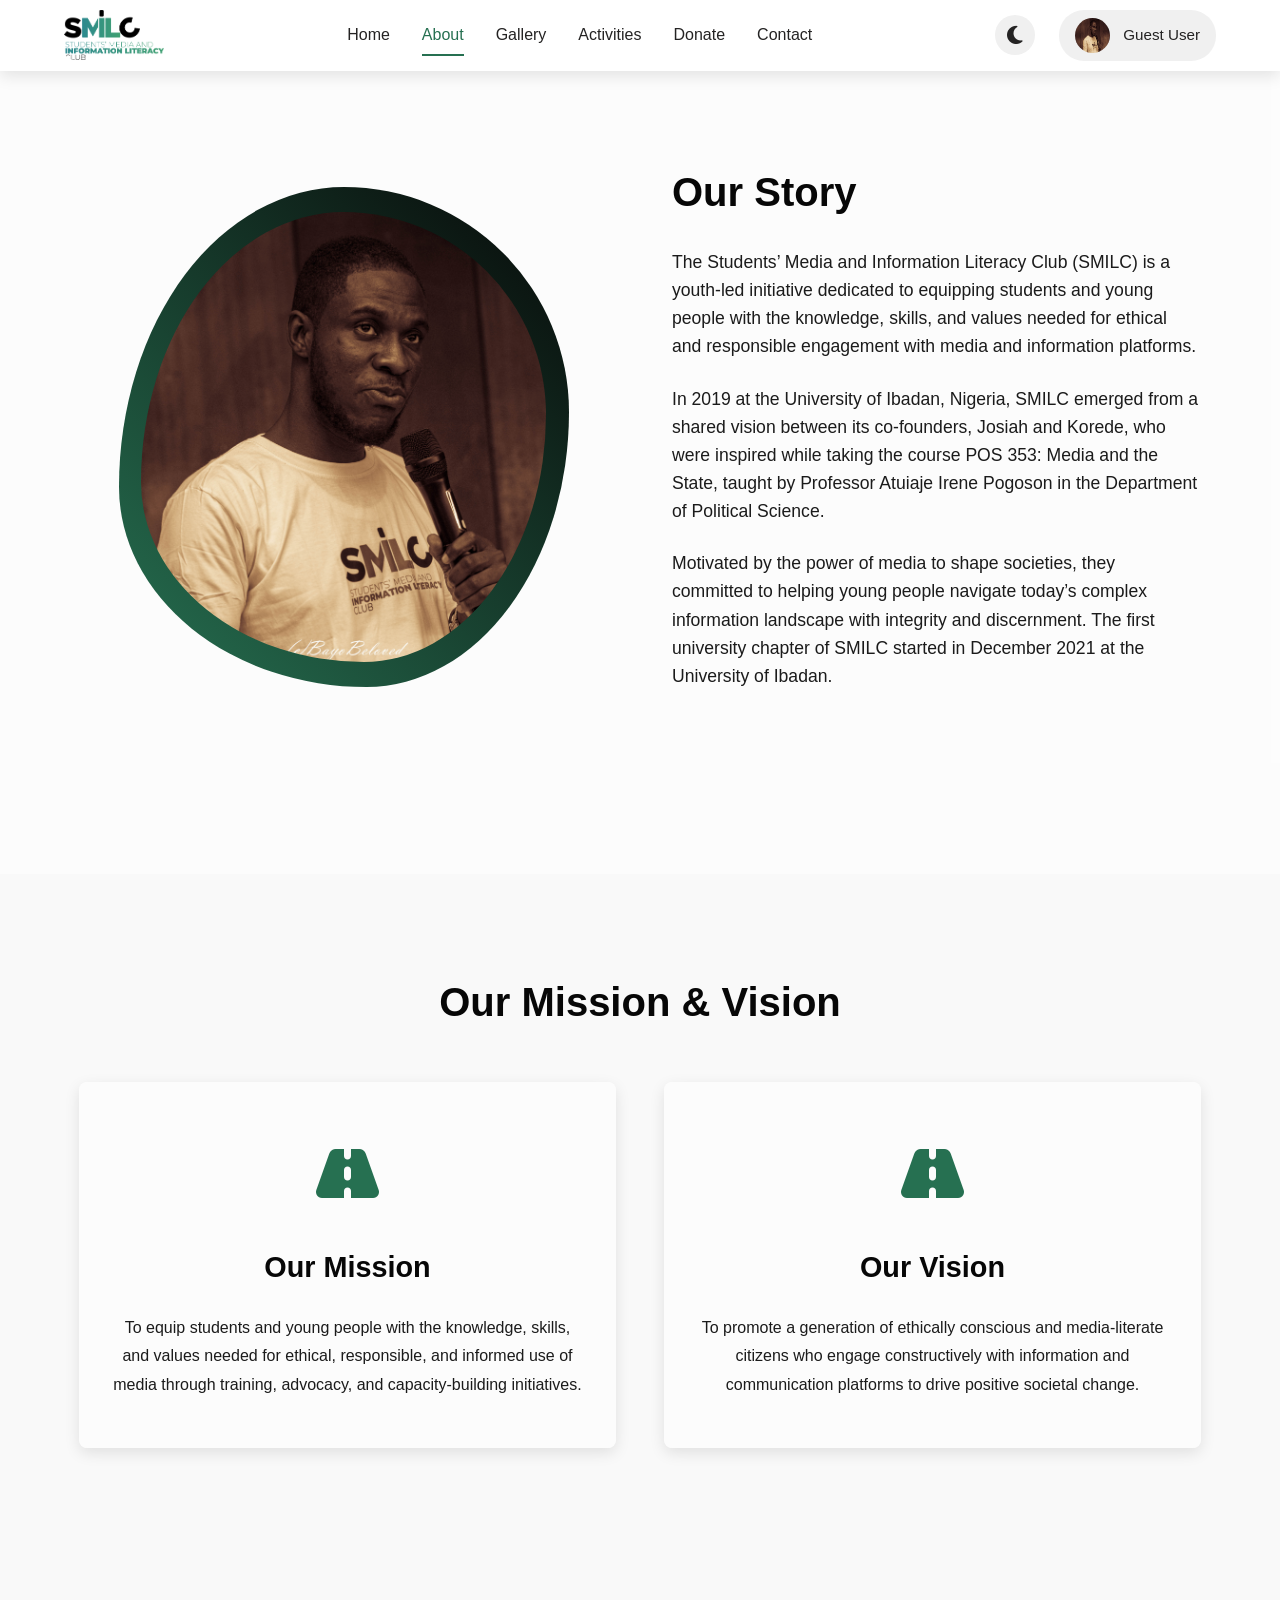
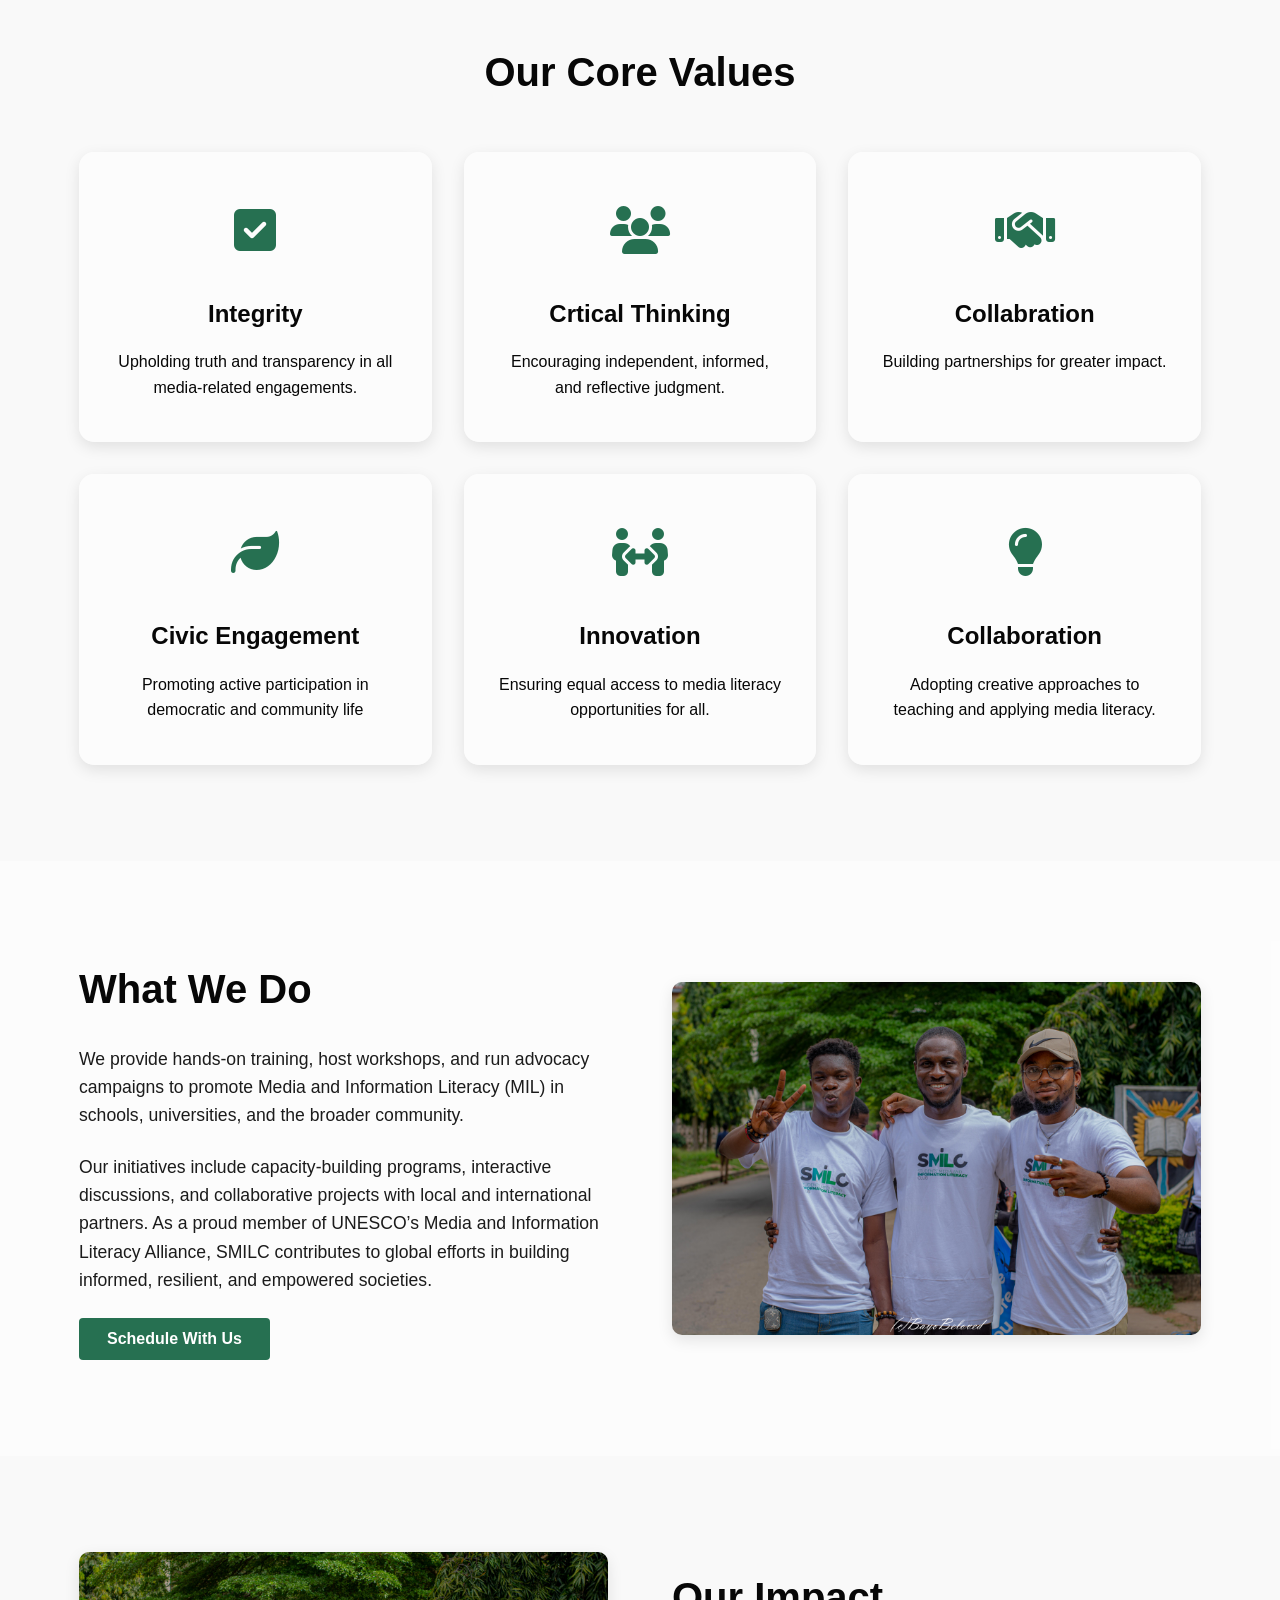
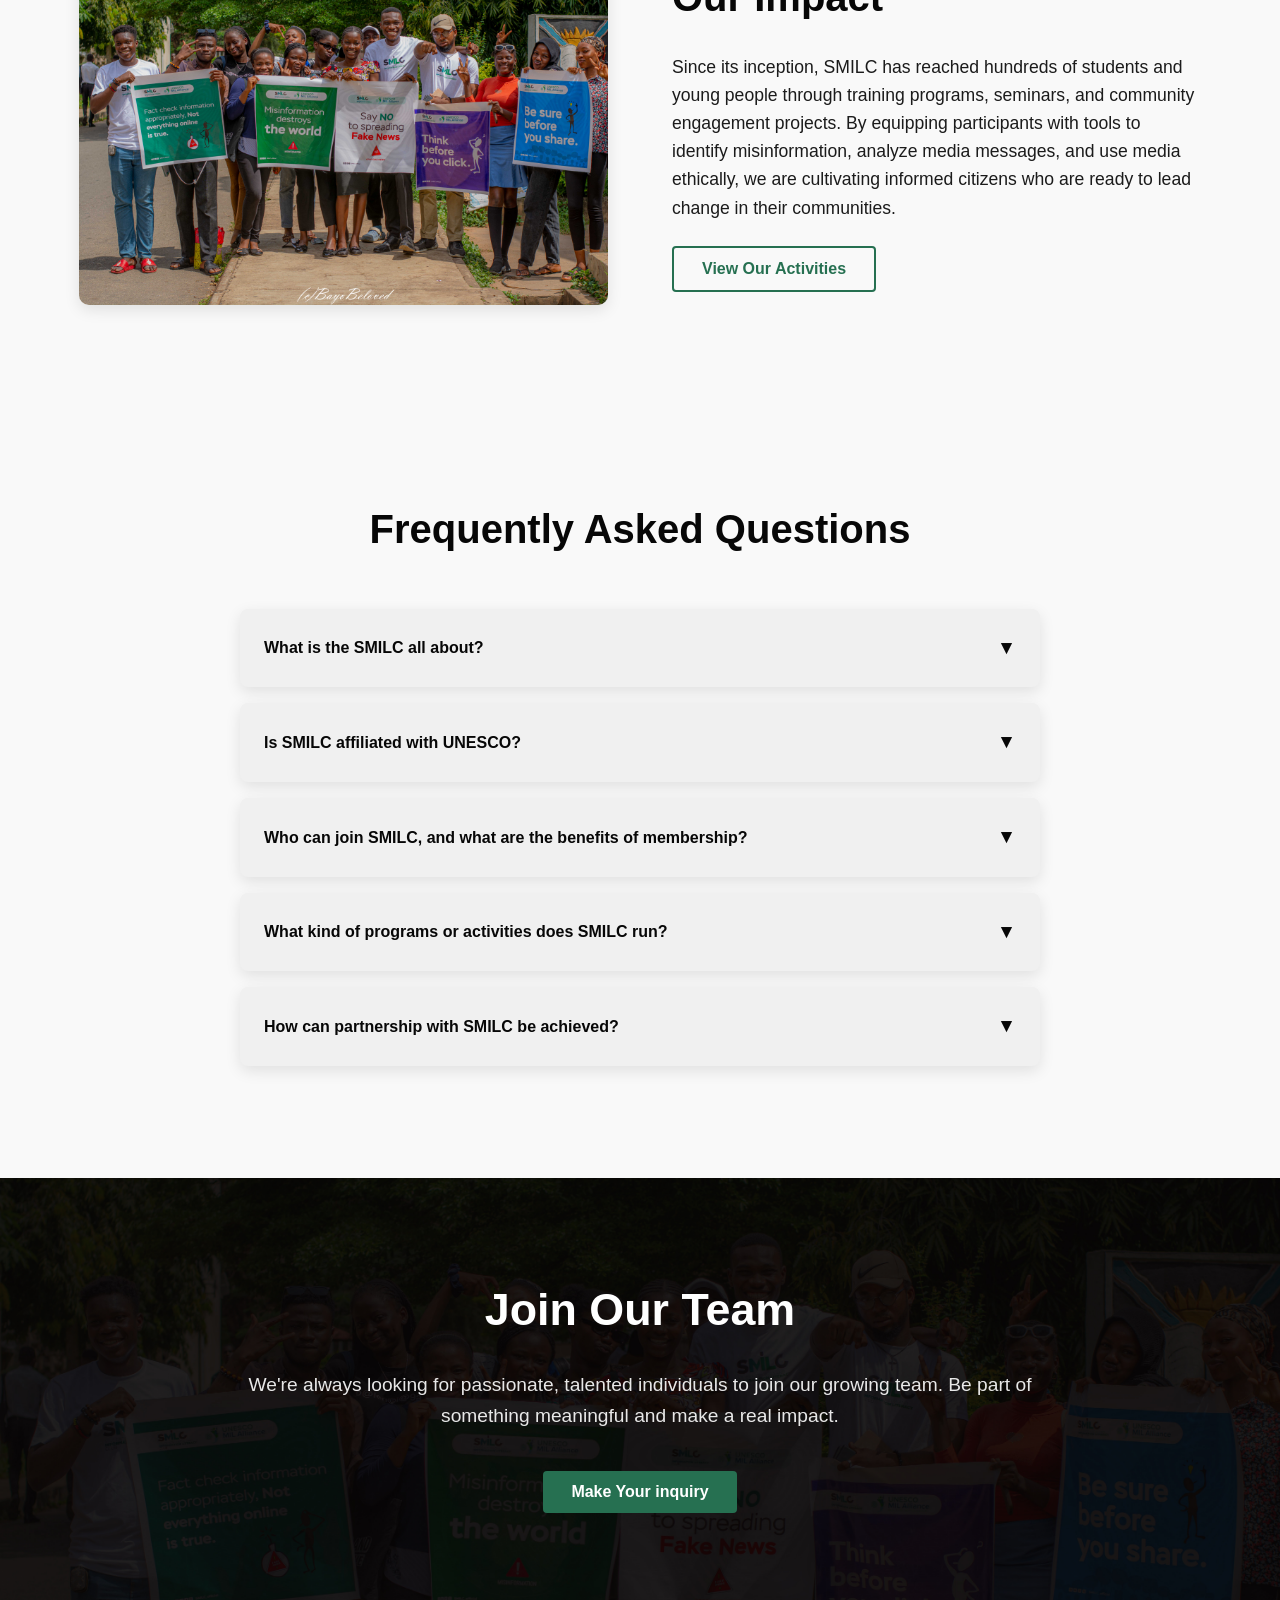
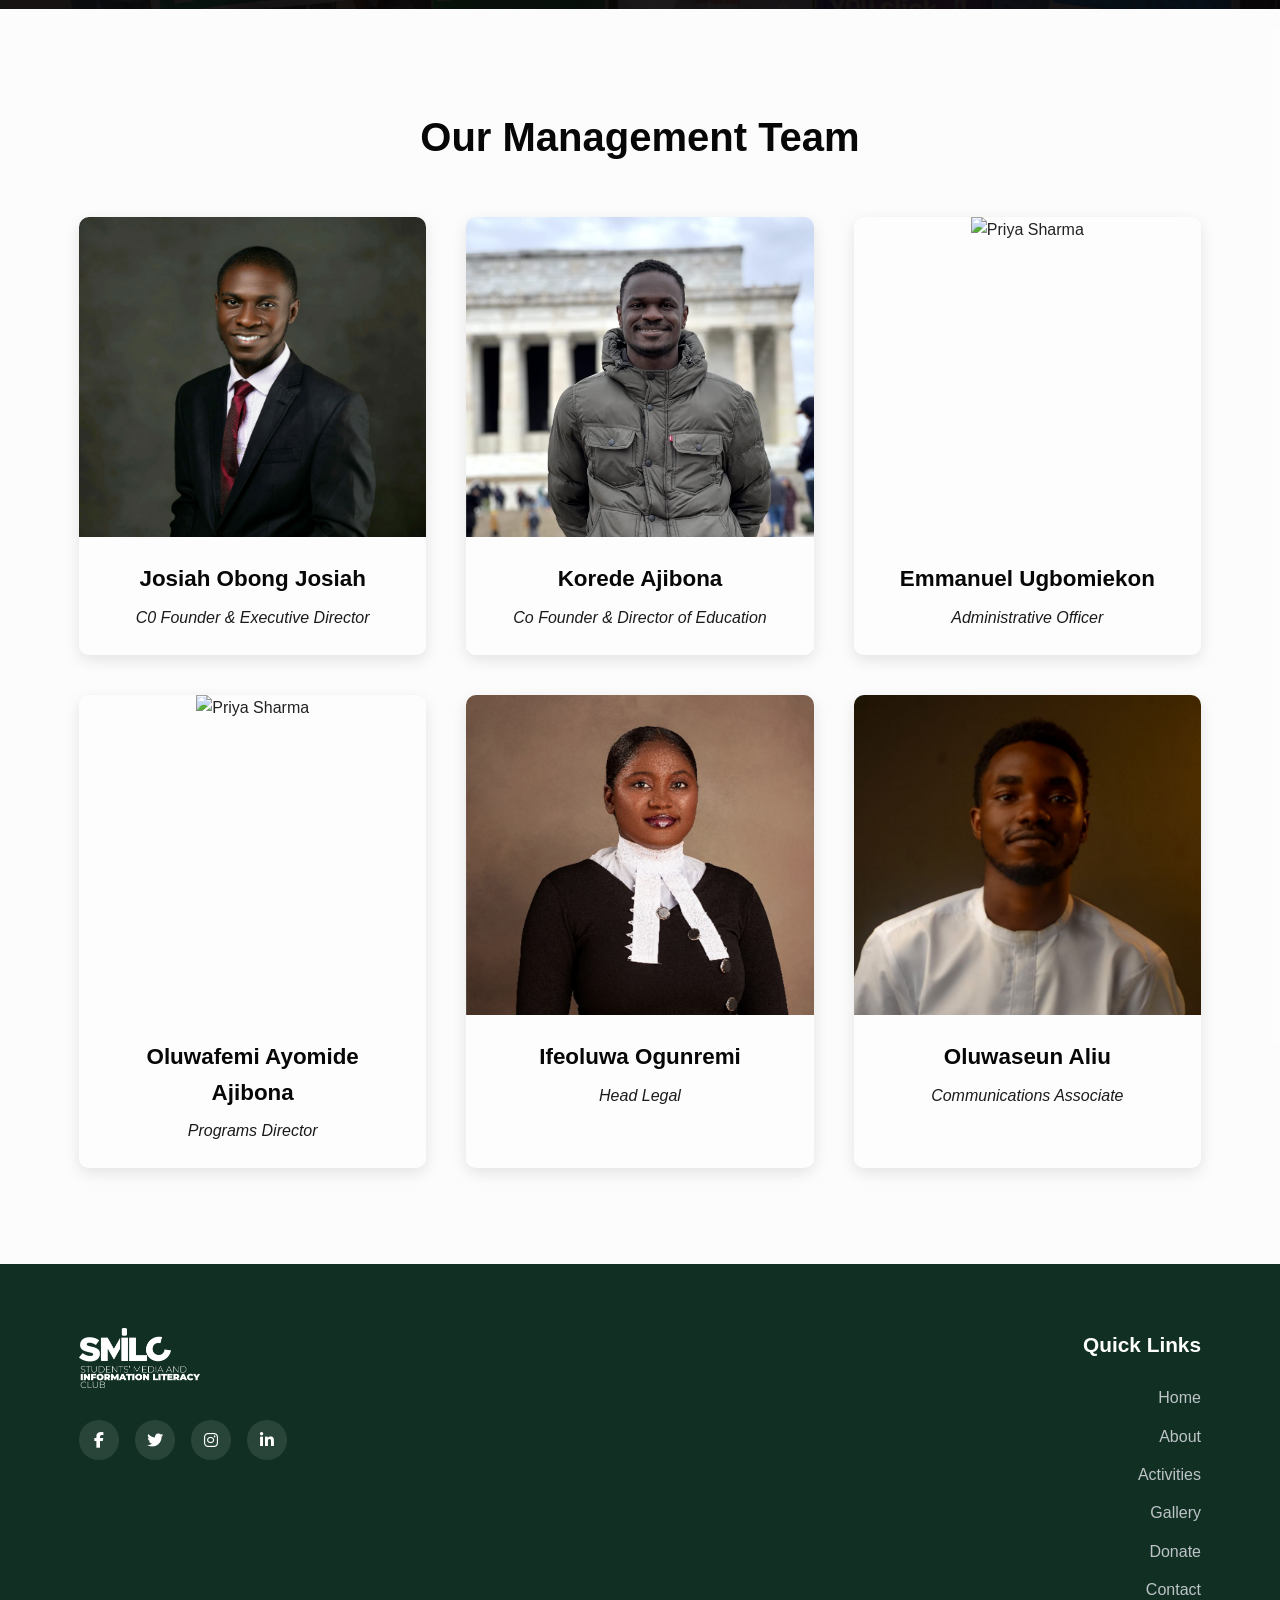
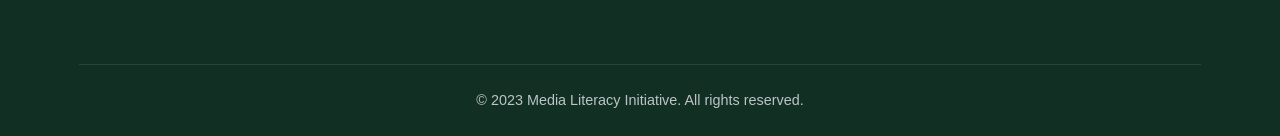
==== about.html @ b67bcb6e "Initial commit" ====
<!DOCTYPE html>
<html lang="en">
<head>
    <meta charset="UTF-8">
    <meta name="viewport" content="width=device-width, initial-scale=1.0">
    <title>SMILC | Home</title>
    <link rel="stylesheet" href="https://cdnjs.cloudflare.com/ajax/libs/font-awesome/6.4.0/css/all.min.css">
     <!-- Favicon Link  -->
     <link rel="icon" href="images/SMILC LOGO.png">
    <link rel="stylesheet" href="css/style.css">
    <link rel="stylesheet" href="css/about.css">
    <style>
       
    </style>
</head>
<body>

 <!-- Preloader -->
    <div id="preloader" role="status" aria-live="polite">
        <div class="preloader-content">
            <div class="preloader-logo">
                <img src="images/SMILC LOGO.png" alt="">
                <!-- Logo will be loaded here -->
                <!-- Fallback text if logo fails to load -->
                <!-- <div class="logo-fallback">ML</div> -->
            </div>
            <div class="loading-text">Loading Media Literacy Initiative</div>
            <div class="sr-only" aria-live="polite">Loading website content, please wait...</div>
        </div>
    </div>

   <!-- Modern Navbar -->
    <nav class="navbar">
        <div class="container navbar-container">
            <!-- Logo - Left -->
            <div class="navbar-brand">
                <a href="index.html" class="logo">
                    <div class="logo-icon"><img src="images/SMILC LOGO.png" alt=""></div>
                </a>
            </div>

            <!-- Navigation Links - Centered -->
            <div class="navbar-links">
                <ul class="nav-menu">
                    <li class="nav-item">
                        <a href="index.html" class="nav-link"><span>Home</span> </a>
                    </li>
                    <li class="nav-item">
                        <a href="about.html" class="nav-link active"><span>About</span></a>
                    </li>
                    <li class="nav-item">
                        <a href="gallery.html" class="nav-link"><span>Gallery</span></a>
                    </li>
                    <li class="nav-item">
                        <a href="activity.html" class="nav-link"><span>Activities</span></a>
                    </li>
                    <li class="nav-item">
                        <a href="donate.html" class="nav-link"><span>Donate</span></a>
                    </li>
                    <li class="nav-item">
                        <a href="contact.html" class="nav-link"> <span>Contact</span></a>
                    </li>
                </ul>
            </div>

            <!-- Right Section - Theme Toggle & Profile -->
            <div class="navbar-right">
                <!-- Theme Toggle Button -->
                <button class="theme-toggle" id="themeToggle"><i class="fas fa-moon"></i></button>

                <!-- Profile Section -->
                <div class="nav-profile">
                    <div class="profile-avatar"><img src="images/aboutus.jpg" alt=""></div>
                    <span class="profile-name">Guest User</span>
                    <!-- Profile Dropdown -->
                    <div class="profile-dropdown">
                        <a href="#profile" class="dropdown-item">
                            <i class="fas fa-user"></i>
                            <span>My Profile</span>
                        </a>
                        <div class="dropdown-divider"></div>
                        <a href="#login" class="dropdown-item">
                            <i class="fas fa-sign-in-alt"></i>
                            <span>Log Out</span>
                        </a>
                    </div>
                </div>

                <!-- Mobile Menu Button -->
                <button class="mobile-menu-btn" id="mobileMenuBtn">
                    <i class="fas fa-bars"></i>
                </button>
            </div>
        </div>
    </nav>

    <!-- Mobile Navigation Overlay -->
    <div class="mobile-overlay" id="mobileOverlay"></div>

    <!-- Mobile Navigation Menu -->
    <div class="mobile-nav" id="mobileNav">
        <div class="mobile-nav-header">
            <h3 class="mobile-nav-title"></h3>
            <button class="mobile-close-btn" id="mobileCloseBtn">
                <i class="fas fa-times"></i>
            </button>
        </div>

        <ul class="mobile-nav-menu">
            <li class="mobile-nav-item">
                <a href="index.html" class="mobile-nav-link"><i class="fas fa-home mobile-nav-icon"></i>
                    <span>Home</span>
                </a>
            </li>
            <li class="mobile-nav-item">
                <a href="about.html" class="mobile-nav-link active"><i class="fas fa-info-circle mobile-nav-icon"></i>
                    <span>About</span>
                </a>
            </li>
            <li class="mobile-nav-item">
                <a href="gallery.html" class="mobile-nav-link"><i class="fas fa-images mobile-nav-icon"></i>
                    <span>Gallery</span>
                </a>
            </li>
            <li class="mobile-nav-item">
                <a href="donate.html" class="mobile-nav-link"><i class="fas fa-heart mobile-nav-icon"></i>
                    <span>Donate</span>
                </a>
            </li>
            <li class="mobile-nav-item">
                <a href="activity.html" class="mobile-nav-link"><i class="fa-solid fa-stopwatch"></i>
                    <span>Activities</span>
                </a>
            </li>
            <li class="mobile-nav-item">
                <a href="contact.html" class="mobile-nav-link"><i class="fas fa-envelope mobile-nav-icon"></i>
                    <span>Contact</span>
                </a>
            </li>
        </ul>

        <div class="mobile-nav-footer">
            <div class="mobile-profile">
                <div class="profile-avatar"><img src="images/aboutus.jpg" alt=""></div>
                <div>
                    <div style="font-weight: 600; color: var(--text);">Guest User</div>
                    <div style="font-size: 0.9rem; color: var(--text-light);">View Profile</div>
                </div>
            </div>
            
            <button class="mobile-theme-toggle" id="mobileThemeToggle">
                <i class="fas fa-moon"></i><span>Switch to Dark Mode</span>
            </button>
        </div>
    </div>
    
    <!-- About Us Section -->
    <section class="about-section" id="about-us">
        <div class="container">
            <div class="about-content">
                <div class="about-image-container">
                    <div class="blob-effect">
                        <img src="images/aboutus.jpg" alt="Our Team">
                    </div>
                </div>
                <div class="about-text">
                    <h2>Our Story</h2>
                    <p>
                        The Students’ Media and Information Literacy Club (SMILC) is a youth-led 
                        initiative dedicated to equipping students and young people with the knowledge, 
                        skills, and values needed for ethical and responsible engagement with media and 
                        information platforms.
                    </p>
                    <p>
                        In 2019 at the University of Ibadan, Nigeria, SMILC emerged from a shared vision 
                        between its co-founders, Josiah and Korede, who were inspired while taking the 
                        course POS 353: Media and the State, taught by Professor Atuiaje Irene Pogoson 
                        in the Department of Political Science.
                    </p>
                    <p>
                        Motivated by the power of media to shape societies, they committed to helping young 
                        people navigate today’s complex information landscape with integrity and discernment. 
                        The first university chapter of SMILC started in December 2021 at the University of Ibadan.
                    </p>
                </div>
            </div>
        </div>
    </section>

    <!-- Mission & Vision Section -->
   <section class="mission-vision">
    <div class="container">
        <h2 class="section-title">Our Mission & Vision</h2>
        <div class="mv-grid">
            <div class="mv-card mission">
                <div class="mv-icon"><i class="fa-solid fa-road"></i></div>
                <h3>Our Mission</h3>
                <p>
                    To equip students and young people with the knowledge, 
                    skills, and values needed for ethical, responsible, and 
                    informed use of media through training, advocacy, and capacity-building initiatives.
                </p>
            </div>
            <div class="mv-card vision">
                <div class="mv-icon"><i class="fa-solid fa-road"></i></div>
                <h3>Our Vision</h3>
                <p>
                    To promote a generation of ethically conscious and media-literate citizens 
                    who engage constructively with information and communication platforms to 
                    drive positive societal change.
                </p>
            </div>
        </div>
    </div>
</section>

     <!-- Core Values Section -->
     <section class="core-values-section">
        <div class="container">
            <h2 class="section-title">Our Core Values</h2>
            <div class="values-grid">
                <div class="value-card">
                    <div class="value-icon"><i class="fa-solid fa-square-check"></i></div>
                    <h4>Integrity</h4>
                    <p>
                        Upholding truth and transparency in all media-related engagements.
                    </p>
                </div>
                <div class="value-card">
                    <div class="value-icon"><i class="fas fa-users"></i></div>
                    <h4>Crtical Thinking</h4>
                    <p>
                        Encouraging independent, informed, and reflective judgment. 
                    </p>
                </div>
                <div class="value-card">
                    <div class="value-icon"><i class="fa-solid fa-handshake"></i></div>
                    <h4>Collabration</h4>
                    <p>
                        Building partnerships for greater impact.
                    </p>
                </div>
                <div class="value-card">
                    <div class="value-icon"><i class="fas fa-leaf"></i></div>
                    <h4>Civic Engagement</h4>
                    <p>
                        Promoting active participation in democratic and community life
                    </p>
                </div>
                <div class="value-card">
                    <div class="value-icon"><i class="fa-solid fa-people-arrows"></i></div>
                    <h4>Innovation</h4>
                    <p>
                        Ensuring equal access to media literacy opportunities for all. 
                    </p>
                </div>
                <div class="value-card">
                    <div class="value-icon"><i class="fa-solid fa-lightbulb"></i></div>
                    <h4>Collaboration</h4>
                    <p>
                        Adopting creative approaches to teaching and applying media literacy.
                    </p>
                </div>
            </div>
        </div>
    </section>

    <!-- What We Do Section -->
    <section class="what-we-do-section">
        <div class="container">
            <div class="what-we-do-content">
                <div class="what-we-do-text">
                    <h2>What We Do</h2>
                    <p>
                        We provide hands-on training, host workshops, and run advocacy campaigns to promote
                        Media and Information Literacy (MIL) in schools, universities, and the broader community.
                    </p>
                    <p>
                        Our initiatives include capacity-building programs, interactive discussions, and collaborative 
                        projects with local and international partners. As a proud member of UNESCO’s Media and Information 
                        Literacy Alliance, SMILC contributes to global efforts in building informed, resilient, and empowered societies.
                    </p>
                    <a href="contact.html"><button class="btn btn-primary">Schedule With Us</button></a>
                </div>
                <div class="what-we-do-image">
                    <img src="images/gallery/UI (2).jpg" alt="What We Do">
                </div>
            </div>
        </div>
    </section>

    <!-- Impact Section -->
    <section class="impact-section">
        <div class="container">
            <div class="impact-content">
                <div class="impact-image">
                    <img src="images/gallery/UI (1).jpg" alt="Our Impact">
                </div>
                <div class="impact-text">
                    <h2>Our Impact</h2>
                    <p>
                        Since its inception, SMILC has reached hundreds of students and young people 
                        through training programs, seminars, and community engagement projects. 
                        By equipping participants with tools to identify misinformation, analyze media messages, 
                        and use media ethically, we are cultivating informed citizens who are ready to lead change 
                        in their communities.
                    </p>
                    <a href="activity.html"><button class="btn btn-secondary">View Our Activities</button></a>
                </div>
            </div>
        </div>
    </section>

    <!-- FAQ Section -->
    <section class="faq-section">
        <div class="container">
            <h2 class="section-title">Frequently Asked Questions</h2>
            <div class="faq-container">
                <div class="faq-item">
                    <div class="faq-question">
                        <span>What is the SMILC all about?</span>
                        <span class="faq-icon">▼</span>
                    </div>
                    <div class="faq-answer">
                        <p>
                            Students' Media and Information Literacy Club (SMILC) is a student-led 
                            initiative focused on equipping young people with the skills to critically 
                            engage with media, identify misinformation, and responsibly use information
                            technologies. Rooted in the principles of UNESCO’s Media and Information 
                            Literacy (MIL) framework, the club promotes digital responsibility, 
                            ethical communication, and informed civic participation.
                        </p>
                    </div>
                </div>
                <div class="faq-item">
                    <div class="faq-question">
                        <span>Is SMILC affiliated with UNESCO?</span>
                        <span class="faq-icon">▼</span>
                    </div>
                    <div class="faq-answer">
                        <p>
                            Yes. SMILC aligns with UNESCO's global Media and Information Literacy initiatives, 
                            and our programs are designed around UNESCO’s five MIL competencies. While not a 
                            direct subsidiary of UNESCO, we collaborate with UNESCO-inspired networks and 
                            frameworks to promote media literacy, especially among students and young adults.
                        </p>
                    </div>
                </div>
                <div class="faq-item">
                    <div class="faq-question">
                        <span>Who can join SMILC, and what are the benefits of membership?</span>
                        <span class="faq-icon">▼</span>
                    </div>
                    <div class="faq-answer">
                        <p>
                            Any student or young adult passionate about media literacy, digital safety, 
                            critical thinking, or civic education can join SMILC. Members gain access 
                            to exclusive trainings, workshops, outreach opportunities, and national/international 
                            MIL events. It’s also a platform to amplify your voice on digital issues affecting your 
                            community.
                        </p>
                    </div>
                </div>
                <div class="faq-item">
                    <div class="faq-question">
                        <span>What kind of programs or activities does SMILC run?</span>
                        <span class="faq-icon">▼</span>
                    </div>
                    <div class="faq-answer">
                        <p>
                            SMILC organizes periodic outreaches, campus campaigns, interactive colloquia, 
                            and online awareness drives. These events cover topics such as combating fake news,
                            digital well-being, ethical online behavior, and evaluating online sources—reaching 
                            nearly a thousand young people in just over four years. 
                        </p>
                    </div>
                </div>
                <div class="faq-item">
                    <div class="faq-question">
                        <span>How can partnership with SMILC be achieved?</span>
                        <span class="faq-icon">▼</span>
                    </div>
                    <div class="faq-answer">
                        <p>
                            We welcome partnerships with educational institutions, civil society groups, 
                            and government agencies to promote media and information literacy. Interested 
                            parties can reach out via our official social media platforms or email to initiate 
                            collaboration on tailored MIL programs or co-hosted events..
                        </p>
                    </div>
                </div>
            </div>
        </div>
    </section>

    <!-- Join Team Section -->
    <section class="join-team-section">
        <div class="container">
            <div class="join-team-content">
                <h2>Join Our Team</h2>
                <p>
                    We're always looking for passionate, talented individuals to join our growing team. 
                    Be part of something meaningful and make a real impact.
                </p>
                <a href="https://wa.me/+2347031940016?text=Hello%20Media%20Literacy%20Initiative%2C%20I%20would%20like%20to%20inquire%20about%3A" target="_blank">
                    <button class="btn btn-primary">Make Your inquiry</button>
                </a>
            </div>
        </div>
    </section>

    <!-- Management Team Section -->
    <section class="team-section">
        <div class="container">
            <h2 class="section-title">Our Management Team</h2>
            <div class="team-grid">
                <div class="team-member">
                    <div class="member-image">
                        <img src="images/management/JOSIAH.jpg" alt="Dr. Sarah Chen">
                    </div>
                    <div class="member-info">
                        <h4>Josiah Obong Josiah</h4>
                        <p>C0 Founder & Executive Director</p>
                    </div>
                </div>
                <div class="team-member">
                    <div class="member-image">
                        <img src="images/management/KEREDE AJIBONA.JPG" alt="Marcus Johnson">
                    </div>
                    <div class="member-info">
                        <h4>Korede Ajibona</h4>
                        <p>Co Founder & Director of Education</p>
                    </div>
                </div>
                <div class="team-member">
                    <div class="member-image">
                        <img src="images/management/ILEOHI EMMANUEL.jpg" alt="Priya Sharma">
                    </div>
                    <div class="member-info">
                        <h4>Emmanuel Ugbomiekon</h4>
                        <p>Administrative Officer</p>
                    </div>
                </div>
                <div class="team-member">
                    <div class="member-image">
                        <img src="images/management/AJIBONA.jpg" alt="Priya Sharma">
                    </div>
                    <div class="member-info">
                        <h4>Oluwafemi Ayomide Ajibona</h4>
                        <p>Programs Director</p>
                    </div>
                </div>
                <div class="team-member">
                    <div class="member-image">
                        <img src="images/management/IFEOLUWA OGUNREMI.jpg" alt="Priya Sharma">
                    </div>
                    <div class="member-info">
                        <h4>Ifeoluwa Ogunremi</h4>
                        <p>Head Legal</p>
                    </div>
                </div>
                <div class="team-member">
                    <div class="member-image">
                        <img src="images/management/OLUWASEGUN ALIU.jpg" alt="Priya Sharma">
                    </div>
                    <div class="member-info">
                        <h4>Oluwaseun Aliu</h4>
                        <p>Communications Associate</p>
                    </div>
                </div>
            </div>
        </div>
    </section>

    <!-- Footer -->
    <footer class="main-footer">
        <div class="container">
            <div class="footer-main">
                <div class="footer-brand">
                    <div class="footer-logo">
                        <a href="index.html">
                           <img src="images/SMILC LOGO white.png" alt="">
                        </a>
                    </div>
                    <div class="social-icons">
                        <a href="https://www.facebook.com/share/1CVRcytsov/" target="_blank" aria-label="Facebook"><i class="fab fa-facebook-f"></i></a>
                        <a href="https://www.x.com/smilc_official" target="_blank" aria-label="Twitter"><i class="fab fa-twitter"></i></a>
                        <a href="https://www.instagram.com/smilc_official" target="_blank" aria-label="Instagram"><i class="fab fa-instagram"></i></a>
                        <a href="https://www.linkedin.com/company/students-media-and-information-literacy-club/" target="_blank" aria-label="LinkedIn"><i class="fab fa-linkedin-in"></i></a>
                        <!-- <a href="#" aria-label="YouTube"><i class="fab fa-youtube"></i></a> -->
                    </div>
                </div>
                <div class="footer-nav">
                    <h4>Quick Links</h4>
                    <a href="index.html">Home</a>
                    <a href="about.html">About</a>
                    <a href="activity.html">Activities</a>
                    <a href="gallery.html">Gallery</a>
                    <a href="donate.html">Donate</a>
                    <a href="contact.html">Contact</a>
                </div>
            </div>
            <div class="footer-copyright">
                <p>&copy; 2023 Media Literacy Initiative. All rights reserved.</p>
            </div>
        </div>
    </footer>
    <script src="js/main.js"></script>
</body>
</html>
---- css/style.css ----
/* Reset and Base Styles */
 * {
    margin: 0;
    padding: 0;
    box-sizing: border-box;
    font-family: 'Segoe UI', Tahoma, Geneva, Verdana, sans-serif;
}
:root {
    --primary: #070707;
    --secondary: #267051;
    --accent: #37a074;
    --light: #f0f0f0;
    --dark: #2c3e50;
    --text: #242323;
    --text-light: #1b1b1b;
    --bg: #f9f9f9;
    --card-bg: rgba(255, 255, 255, 0.6);
    --header-bg: rgba(255, 255, 255, 0.95);
    --footer-bg: #113023;
    --shadow: 0 5px 15px rgba(0, 0, 0, 0.1);
    --transition: all 0.3s ease;
}
[data-theme="dark"] {
    --primary: #ffffff;
    --secondary: #267051;
    --accent: #267051;
    --light: #353535;
    --dark: #ecf0f1;
    --text: #ecf0f1;
    --text-light: #bdc3c7;
    --bg: #050505;
    --card-bg: rgba(14, 14, 14, 0.6);
    --header-bg: rgba(37, 37, 37, 0.95);
    --footer-bg: #000000;
    --shadow: 0 5px 15px rgba(0, 0, 0, 0.8);
}
html {
    scroll-behavior: smooth;
}
body {
    line-height: 1.6;
    color: var(--text);
    background-color: var(--bg);
    transition: var(--transition);
}
.container {
    width: 90%;
    max-width: 1200px;
    margin: 0 auto;
    padding: 0 15px;
}
.section-title {
    text-align: center;
    margin-bottom: 3rem;
    font-size: 2.5rem;
    color: var(--primary);
    position: relative;
}
/* .section-title::after {
    content: '';
    position: absolute;
    bottom: -10px;
    left:50%;
    transform: translateX(-50%);
    width: 300px;
    height: 3px;
    background: var(--secondary);
} */
.btn {
    display: inline-block;
    padding: 12px 28px;
    border-radius: 4px;
    text-decoration: none;
    font-weight: 600;
    transition: var(--transition);
    cursor: pointer;
    border: none;
    font-size: 1rem;
    position: relative;
    overflow: hidden;
}
.btn-primary {
    background: var(--secondary);
    color: white;
}
.btn-primary:hover {
    background: #1a4e39;
    transform: translateY(-3px);
    box-shadow: 0 5px 15px rgba(0, 0, 0, 0.1);
}
.btn-secondary {
    background: transparent;
    color: var(--secondary);
    border: 2px solid var(--secondary);
}
.btn-secondary:hover {
    background: var(--secondary);
    color: white;
    transform: translateY(-3px);
    box-shadow: 0 5px 15px rgba(0, 0, 0, 0.1);
}
/* Shiny Button Effect */
.btn::before {
    content: '';
    position: absolute;
    top: 0;
    left: -100%;
    width: 100%;
    height: 100%;
    background: linear-gradient(
        90deg,
        transparent,
        rgba(255, 255, 255, 0.4),
        transparent
    );
    transition: left 0.5s;
}
.btn:hover::before {
    left: 100%;
}
/* ===== MODERN NAVBAR STYLES ===== */
.navbar {
    position: fixed;
    top: 0;
    left: 0;
    width: 100%;
    background: var(--header-bg);
    box-shadow: var(--shadow);
    z-index: 1000;
    transition: var(--transition);
    backdrop-filter: blur(10px);
    -webkit-backdrop-filter: blur(10px);
    border-bottom: 1px solid rgba(255, 255, 255, 0.1);
    transform: translateY(0); /* Ensure it starts visible */
}
.navbar.scrolled {
    box-shadow: 0 5px 20px rgba(0, 0, 0, 0.15);
    backdrop-filter: blur(15px);
    -webkit-backdrop-filter: blur(15px);
}

.navbar-container {
    display: flex;
    justify-content: space-between;
    align-items: center;
    padding: 1rem 0;
    height: 70px;
}
/* Logo Section - Left */
.navbar-brand {
    flex: 0 0 auto;
    display: flex;
    align-items: center;
}
.logo {
    display: flex;
}
.logo-icon img {
    width: 100px;
    height: 50px;
    border-radius: 10px;
    display: flex;
    align-items: center;
    justify-content: center;
    color: white;
    font-size: 1.2rem;
    font-weight: bold;
}
.logo-text {
    font-size: 1.5rem;
    font-weight: 700;
    color: var(--primary);
    letter-spacing: -0.5px;
}
/* Navigation Links - Centered */
.navbar-links {
    flex: 1;
    display: flex;
    justify-content: center;
    align-items: center;
}
.nav-menu {
    display: flex;
    list-style: none;
    gap: 2rem;
    margin: 0;
    padding: 0;
}
.nav-item {
    position: relative;
}
.nav-link {
    text-decoration: none;
    color: var(--text);
    font-weight: 500;
    font-size: 1rem;
    padding: 0.5rem 0;
    transition: var(--transition);
    position: relative;
    display: flex;
    align-items: center;
    gap: 5px;
}
.nav-link:hover {
    color: var(--secondary);
}

.nav-link::after {
    content: '';
    position: absolute;
    bottom: 0;
    left: 0;
    width: 0;
    height: 2px;
    background: var(--secondary);
    transition: width 0.3s ease;
}
.nav-link:hover::after {
    width: 100%;
}

.nav-link.active {
    color: var(--secondary);
}

.nav-link.active::after {
    width: 100%;
}

/* Right Section - Theme Toggle & Profile */
.navbar-right {
    flex: 0 0 auto;
    display: flex;
    align-items: center;
    gap: 1.5rem;
}

/* Theme Toggle Button */
.theme-toggle {
    background: none;
    border: none;
    color: var(--text);
    font-size: 1.3rem;
    cursor: pointer;
    transition: var(--transition);
    width: 40px;
    height: 40px;
    border-radius: 50%;
    display: flex;
    align-items: center;
    justify-content: center;
    background: var(--light);
}

.theme-toggle:hover {
    color: var(--secondary);
    background: rgba(52, 152, 219, 0.1);
    transform: rotate(30deg);
}

/* Profile Section */
.nav-profile {
    display: flex;
    align-items: center;
    gap: 0.8rem;
    cursor: pointer;
    padding: 0.5rem 1rem;
    border-radius: 25px;
    transition: var(--transition);
    background: var(--light);
}

.nav-profile:hover {
    background: rgba(52, 152, 219, 0.1);
}

.profile-avatar img{
    width: 35px;
    height: 35px;
    border-radius: 50%;
    background: linear-gradient(135deg, var(--secondary), var(--primary));
    display: flex;
    align-items: center;
    justify-content: center;
    color: white;
    font-weight: 600;
    font-size: 0.9rem;
}

.profile-name {
    font-weight: 500;
    color: var(--text);
    font-size: 0.95rem;
}

.profile-dropdown {
    position: absolute;
    top: 100%;
    right: 0;
    background: var(--bg);
    border-radius: 10px;
    box-shadow: var(--shadow);
    min-width: 200px;
    padding: 0.5rem 0;
    opacity: 0;
    visibility: hidden;
    transform: translateY(-10px);
    transition: var(--transition);
    z-index: 1001;
}

.nav-profile:hover .profile-dropdown {
    opacity: 1;
    visibility: visible;
    transform: translateY(5px);
}

.dropdown-item {
    display: flex;
    align-items: center;
    gap: 0.8rem;
    padding: 0.8rem 1.5rem;
    text-decoration: none;
    color: var(--text);
    transition: var(--transition);
}

.dropdown-item:hover {
    background: var(--light);
    color: var(--secondary);
}

.dropdown-divider {
    height: 1px;
    background: var(--light);
    margin: 0.5rem 0;
}

/* Mobile Menu Button */
.mobile-menu-btn {
    display: none;
    background: none;
    border: none;
    color: var(--text);
    font-size: 1.5rem;
    cursor: pointer;
    transition: var(--transition);
    width: 40px;
    height: 40px;
    border-radius: 50%;
    align-items: center;
    justify-content: center;
    background: var(--light);
}

.mobile-menu-btn:hover {
    color: var(--secondary);
    background: rgba(52, 152, 219, 0.1);
}

/* Mobile Navigation */
.mobile-nav {
    position: fixed;
    top: 0;
    right: -100%;
    width: 320px;
    height: 100vh;
    background: var(--bg);
    box-shadow: -5px 0 25px rgba(0, 0, 0, 0.1);
    z-index: 1002;
    transition: right 0.4s cubic-bezier(0.4, 0, 0.2, 1);
    display: flex;
    flex-direction: column;
    padding: 80px 30px 30px;
}

.mobile-nav.active {
    right: 0;
}

.mobile-nav-header {
    display: flex;
    justify-content: space-between;
    align-items: center;
    padding-bottom: 1.5rem;
    border-bottom: 1px solid var(--light);
    margin-bottom: 1.5rem;
}

.mobile-nav-title {
    font-size: 1.3rem;
    color: var(--primary);
    font-weight: 600;
}

.mobile-close-btn {
    background: none;
    border: none;
    color: var(--text);
    font-size: 1.5rem;
    cursor: pointer;
    width: 40px;
    height: 40px;
    border-radius: 50%;
    display: flex;
    align-items: center;
    justify-content: center;
    background: var(--light);
    transition: var(--transition);
}

.mobile-close-btn:hover {
    color: var(--secondary);
    background: rgba(52, 152, 219, 0.1);
}

.mobile-nav-menu {
    list-style: none;
    flex: 1;
}

.mobile-nav-item {
    margin-bottom: 0.8rem;
}

.mobile-nav-link {
    display: flex;
    align-items: center;
    gap: 1rem;
    padding: 1rem 1.5rem;
    text-decoration: none;
    color: var(--text);
    border-radius: 10px;
    transition: var(--transition);
}

.mobile-nav-link:hover,
.mobile-nav-link.active {
    background: var(--light);
    color: var(--secondary);
}

.mobile-nav-icon {
    font-size: 1.2rem;
    width: 24px;
}

.mobile-nav-footer {
    padding-top: 1.5rem;
    border-top: 1px solid var(--light);
    margin-top: 1.5rem;
}

.mobile-profile {
    display: flex;
    align-items: center;
    gap: 1rem;
    padding: 1rem;
    background: var(--light);
    border-radius: 10px;
    margin-bottom: 1rem;
}

.mobile-theme-toggle {
    width: 100%;
    padding: 1rem 1.5rem;
    background: var(--light);
    border: none;
    border-radius: 10px;
    color: var(--text);
    display: flex;
    align-items: center;
    gap: 1rem;
    cursor: pointer;
    transition: var(--transition);
    font-size: 1rem;
}

.mobile-theme-toggle:hover {
    background: rgba(52, 152, 219, 0.1);
    color: var(--secondary);
}

/* Overlay for mobile menu */
.mobile-overlay {
    position: fixed;
    top: 0;
    left: 0;
    width: 100%;
    height: 100%;
    background: rgba(0, 0, 0, 0.5);
    z-index: 1001;
    opacity: 0;
    visibility: hidden;
    transition: var(--transition);
}

.mobile-overlay.active {
    opacity: 1;
    visibility: visible;
}
/* ===== END NAVBAR STYLES ===== */

/* Preloader Styles - Loads First */
#preloader {
    position: fixed;
    top: 0;
    left: 0;
    width: 100%;
    height: 100%;
    background: #f9f9f9;
    z-index: 9999;
    display: flex;
    justify-content: center;
    align-items: center;
    transition: opacity 0.5s ease, visibility 0.5s ease;
}
#preloader[data-theme="dark"] {
    background: #2c3e50;
}
#preloader.hidden {
    opacity: 0;
    visibility: hidden;
}
.preloader-content {
    text-align: center;
    display: flex;
    flex-direction: column;
    align-items: center;
    gap: 2rem;
}
.preloader-logo {
    width: clamp(80px, 20vw, 200px);
    height: clamp(80px, 20vw, 200px);
    animation: gentlePulse 2s ease-in-out infinite;
    display: flex;
    justify-content: center;
    align-items: center;
}
.preloader-logo img {
    width: 100%;
    height: 100%;
    object-fit: contain;
    display: block;
}
.logo-fallback {
    font-size: clamp(1.5rem, 4vw, 3rem);
    font-weight: 700;
    color: #2c3e50;
}
#preloader[data-theme="dark"] .logo-fallback {
    color: #ecf0f1;
}
.loading-text {
    font-size: clamp(0.9rem, 2vw, 1.2rem);
    color: #7f8c8d;
    position: relative;
    padding-left: 1.8rem;
}
#preloader[data-theme="dark"] .loading-text {
    color: #bdc3c7;
}
.loading-text::before {
    content: '';
    position: absolute;
    left: 0;
    top: 50%;
    transform: translateY(-50%);
    width: 1.2rem;
    height: 1.2rem;
    border: 2px solid transparent;
    border-top-color: #3498db;
    border-radius: 50%;
    animation: spin 1s linear infinite;
}
#preloader[data-theme="dark"] .loading-text::before {
    border-top-color: #2ecc71;
}
.sr-only {
    position: absolute;
    width: 1px;
    height: 1px;
    padding: 0;
    margin: -1px;
    overflow: hidden;
    clip: rect(0, 0, 0, 0);
    white-space: nowrap;
    border: 0;
}
/* Animations */
@keyframes gentlePulse {
    0%, 100% { 
        opacity: 1;
        transform: scale(1);
    }
    50% { 
        opacity: 0.8;
        transform: scale(1.05);
    }
}
@keyframes spin {
    to { transform: translateY(-50%) rotate(360deg); }
}
/* Reduced Motion Support */
@media (prefers-reduced-motion: reduce) {
    .preloader-logo {
        animation: none;
        opacity: 1;
    }
    
    .loading-text::before {
        animation: none;
        border: 2px solid #3498db;
        border-top-color: transparent;
    }
    
    #preloader {
        transition: none;
    }
}
/* Hide preloader if JS is disabled */
.no-js #preloader {
    display: none;
}
/* Hero Section */
.hero {
    height: 100vh;
    display: flex;
    align-items: center;
    justify-content: center;
    text-align: center;
    color: white;
    position: relative;
    overflow: hidden;
    margin-top: 70px;
}
.hero-background {
    position: absolute;
    top: 0;
    left: 0;
    width: 100%;
    height: 100%;
    background: linear-gradient(rgba(0, 0, 0, 0.2), rgba(0, 0, 0, 0.9)), url('../images/herobanner.jpg') center/cover no-repeat;
    z-index: -1;
}
[data-theme="dark"] .hero-background {
    background: linear-gradient(rgba(0, 0, 0, 0.2), rgba(0, 0, 0, 0.9)), url('../images/herobanner.jpg') center/cover no-repeat;
}

.hero-content {
    max-width: 800px;
    padding: 0 20px;
}
.hero-title {
    font-size: 3.5rem;
    margin-bottom: 1.5rem;
    font-weight: 700;
}
.typing-container {
    font-size: 1.8rem;
    margin-bottom: 1.5rem;
    min-height: 60px;
}
.typed-text {
    color: rgb(185, 185, 185);
    font-weight: 600;
}
.cursor {
    display: inline-block;
    background-color: var(--secondary);
    margin-left: 0.1rem;
    width: 3px;
    animation: blink 1s infinite;
}
@keyframes blink {
    0% { opacity: 1; }
    50% { opacity: 0; }
    100% { opacity: 1; }
}
.hero-description {
    font-size: 1.2rem;
    margin-bottom: 2rem;
    max-width: 600px;
    margin-left: auto;
    margin-right: auto;
}
.hero-buttons {
    display: flex;
    justify-content: center;
    gap: 1rem;
}
/* About Section */
.about {
    padding: 6rem 0;
    background:var(--card-bg);
}
.about-content {
    display: grid;
    grid-template-columns: 1fr 1fr;
    gap: 4rem;
    align-items: center;
}
.about-text h2 {
    font-size: 2.5rem;
    margin-bottom: 1.5rem;
    color: var(--primary);
}
.about-text p {
    margin-bottom: 1.5rem;
    color: var(--text-light);
    font-size: 1.1rem;
}
.about-image {
    border-radius: 8px;
    overflow: hidden;
    box-shadow: var(--shadow);
}
.about-image img {
    width: 100%;
    height: auto;
    display: block;
    transition: transform 0.5s ease;
}
.about-image:hover img {
    transform: scale(1.05);
}

/* Mission & Vision Section */
.mission-vision {
    padding: 6rem 0;
    background: url('../imgaes/background.jpg') center/cover no-repeat;
}
[data-theme="dark"] .mission-vision {
    background: black;
}
.mv-grid {
    display: grid;
    grid-template-columns: 1fr 1fr;
    gap: 3rem;
}
.mv-card {
    background: var(--card-bg);
    padding: 3rem 2rem;
    border-radius: 8px;
    text-align: center;
    box-shadow: var(--shadow);
    transition: var(--transition);
}
.mv-card:hover {
    transform: translateY(-10px);
    box-shadow: 0 15px 30px rgba(0, 0, 0, 0.1);
}
.mv-icon {
    font-size: 3.5rem;
    margin-bottom: 1.5rem;
    color: var(--secondary);
}
.mv-card h3 {
    font-size: 1.8rem;
    margin-bottom: 1.5rem;
    color: var(--primary);
}
.mv-card p {
    color: var(--text-light);
    line-height: 1.8;
}
/* Why MIL Section */
.why-mil {
    padding: 6rem 0;
    background: var(--card-bg);
}
.why-content {
    display: grid;
    grid-template-columns: 1fr 1fr;
    gap: 4rem;
    align-items: center;
}

.why-image {
    border-radius: 8px;
    overflow: hidden;
    box-shadow: var(--shadow);
}
.why-image img {
    width: 100%;
    height: auto;
    display: block;
}
.problem-point {
    margin-bottom: 2rem;
    padding: 1.5rem;
    background: var(--light);
    border-radius: 8px;
    transition: var(--transition);
}
.problem-point:hover {
    transform: translateX(10px);
}
.problem-point h4 {
    font-size: 1.3rem;
    margin-bottom: 0.5rem;
    color: var(--primary);
}
.problem-point p {
    color: var(--text-light);
}
/* Workshop & Events Section */
.workshop-events {
    padding: 6rem 0;
    background: url('../imgaes/background.jpg') center/cover no-repeat;
}
[data-theme="dark"] .workshop-events {
    background: black;
}
.we-grid {
    display: grid;
    grid-template-columns: 1fr 1fr;
    gap: 3rem;
}
.we-card {
    background: var(--card-bg);
    padding: 3rem 2rem;
    border-radius: 8px;
    text-align: center;
    box-shadow: var(--shadow);
    transition: var(--transition);
}
.we-card:hover {
    transform: translateY(-10px);
    box-shadow: 0 15px 30px rgba(0, 0, 0, 0.1);
}
.we-icon {
    font-size: 3.5rem;
    margin-bottom: 1.5rem;
    color: var(--secondary);
}
.we-card h3 {
    font-size: 1.8rem;
    margin-bottom: 1.5rem;
    color: var(--primary);
}
.we-card p {
    color: var(--text-light);
    margin-bottom: 2rem;
    line-height: 1.8;
}
/* Partners Section */
.partners {
    padding: 6rem 0;
    background: var(--card-bg);
}
.partners-grid {
    display: flex;
    gap: 2rem;
    justify-content: center;
    align-items: center;
}
.partner-box {
    width: 200px;
    text-align: center;
    padding: 1rem;
}
.partner-logo {
    display: flex;
    width: 170px;
    justify-content: center;
    align-items: center;
    padding: 1.5rem;
    border-radius: 8px;
   
    transition: var(--transition);
}
.partner-logo:hover {
    transform: scale(1.05);
}
.partner-logo img {
    display: block;
    max-width: 100%;
    height: auto;
    transition: filter 0.3s ease;
}

.partner-logo:hover img {
    filter: grayscale(0%);
}
/* Footer */
.main-footer {
    background: var(--footer-bg);
    color: white;
    padding-top: 4rem;
}

.footer-main {
    display: grid;
    grid-template-columns: 1fr 1fr;
    gap: 3rem;
    padding-bottom: 3rem;
}
.footer-nav {
    display: flex;
    flex-direction: column;
    align-items: flex-end;
}
.footer-nav h4 {
    font-size: 1.3rem;
    margin-bottom: 1.5rem;
    color: white;
}
.footer-nav a {
    color: #bdc3c7;
    text-decoration: none;
    margin-bottom: 0.8rem;
    transition: var(--transition);
}
.footer-nav a:hover {
    color: var(--secondary);
}
.footer-brand {
    display: flex;
    flex-direction: column;
    align-items: flex-start;
}
.footer-logo {
    margin-bottom: 1.5rem;
}
.footer-logo img {
    height: 60px;
}
.social-icons {
    display: flex;
    gap: 1rem;
}
.social-icons a {
    display: flex;
    align-items: center;
    justify-content: center;
    width: 40px;
    height: 40px;
    background: rgba(255, 255, 255, 0.1);
    border-radius: 50%;
    color: white;
    text-decoration: none;
    transition: var(--transition);
}
.social-icons a:hover {
    background: var(--secondary);
    transform: translateY(-3px);
}
.footer-copyright {
    border-top: 1px solid rgba(255, 255, 255, 0.1);
    padding: 1.5rem 0;
    text-align: center;
    color: #bdc3c7;
    font-size: 0.9rem;
}
/* Responsive Design */
 @media (max-width: 1200px) {
    .navbar-links {
        justify-content: flex-end;
    }
    .navbar-links {
        display: none;
    }
    .navbar-right .nav-profile .profile-name {
        display: none;
    }
  .mobile-menu-btn {
        display: flex;
    }
    .nav-menu {
        gap: 1.5rem;
    }
}
@media (max-width: 992px) {
     .navbar-links {
        display: none;
    }
    
    .navbar-right .nav-profile .profile-name {
        display: none;
    }
    .mobile-menu-btn {
        display: flex;
    }
    .hero-title {
        font-size: 2.8rem;
    }
    .about-content,
    .why-content,
    .mv-grid,
    .we-grid {
        grid-template-columns: 1fr;
    }
    .partner-box {
        width: 200px;
        text-align: center;
        padding: 0.3rem;
    }
    .partners-grid {
        grid-template-columns: repeat(3, 1fr);
    }
}
@media (max-width: 768px) {
    .nav-links, .theme-toggle {
        display: none;
    }   
    .mobile-menu {
        display: flex;
    } 
    .hero-title {
        font-size: 2.2rem;
    } 
    .typing-container {
        font-size: 1.4rem;
    }
    .hero-buttons {
        flex-direction: column;
        align-items: center;
    }
    .btn {
        width: 100%;
        max-width: 250px;
        margin-bottom: 1rem;
    }
    .section-title {
        font-size: 2rem;
    }
    .partners-grid {
        display: block;
        margin: 5rem;
        justify-content: center;
        align-items: center;
    }
    .footer-main {
        grid-template-columns: 1fr;
    }
    .footer-nav {
        align-items: flex-start;
        order: 2;
    }
    .footer-brand {
        order: 1;
    }
}
@media (max-width: 576px) {
    .partners-grid {
        grid-template-columns: repeat(2, 1fr);
    }   
    .mv-card,
    .we-card {
        padding: 2rem 1.5rem;
    }
    .hero {
        height: 80vh;
    }
}
---- css/about.css ----
/* About Us Section */
.about-section {
    padding: 10rem 0;
    background: var(--card-bg);
}

.about-content {
    display: grid;
    grid-template-columns: 1fr 1fr;
    gap: 4rem;
    align-items: center;
}

.about-image-container {
    position: relative;
    display: flex;
    justify-content: center;
    align-items: center;
}

.blob-effect {
    position: relative;
    width: 450px;
    height: 500px;
    border-radius: 50% 50% 45% 55% / 60% 45% 55% 40%;
    background: linear-gradient(45deg, var(--secondary), var(--primary));
    animation: morph 8s ease-in-out infinite;
    display: flex;
    justify-content: center;
    align-items: center;
}

@keyframes morph {
    0%, 100% { border-radius: 50% 50% 45% 55% / 60% 45% 55% 40%; }
    25% { border-radius: 45% 55% 40% 60% / 55% 50% 50% 45%; }
    50% { border-radius: 55% 45% 60% 40% / 40% 55% 45% 60%; }
    75% { border-radius: 40% 60% 45% 55% / 60% 40% 60% 40%; }
}

.blob-effect img {
    width: 90%;
    height: 90%;
    object-fit: cover;
    border-radius: 50% 50% 45% 55% / 60% 45% 55% 40%;
    animation: morph 8s ease-in-out infinite;
    animation-delay: 0.5s;
}

.about-text h2 {
    font-size: 2.5rem;
    margin-bottom: 1.5rem;
    color: var(--primary);
}

.about-text p {
    margin-bottom: 1.5rem;
    color: var(--text-light);
    font-size: 1.1rem;
}

/* Mission & Vision Section */
.mission-vision {
    padding: 6rem 0;
    background: url('../imgaes/background.jpg') center/cover no-repeat;
}
[data-theme="dark"] .mission-vision {
    background: black;
}


.mv-grid {
    display: grid;
    grid-template-columns: 1fr 1fr;
    gap: 3rem;
}

.mv-card {
    background: var(--card-bg);
    padding: 3rem 2rem;
    border-radius: 8px;
    text-align: center;
    box-shadow: var(--shadow);
    transition: var(--transition);
}

.mv-card:hover {
    transform: translateY(-10px);
    box-shadow: 0 15px 30px rgba(0, 0, 0, 0.1);
}

.mv-icon {
    font-size: 3.5rem;
    margin-bottom: 1.5rem;
}

.mv-card h3 {
    font-size: 1.8rem;
    margin-bottom: 1.5rem;
    color: var(--primary);
}

.mv-card p {
    color: var(--text-light);
    line-height: 1.8;
}


/* Core Values Section */
.core-values-section {
    padding: 6rem 0;
    color: var(--primary);
}

.values-grid {
    display: grid;
    grid-template-columns: repeat(3, 1fr);
    gap: 2rem;
}

.value-card {
    background: var(--card-bg);
    padding: 2.5rem 2rem;
    border-radius: 15px;
    box-shadow: var(--shadow);
    transition: var(--transition);
    text-align: center;
    position: relative;
    overflow: hidden;
    border: 2px solid transparent;
    transform-style: preserve-3d;
    perspective: 1000px;
}

.value-card:hover {
    transform: translateY(-10px) rotateX(5deg);
    box-shadow: 0 20px 40px rgba(0, 0, 0, 0.2);
    border-color: var(--secondary);
}

.value-card::before {
    content: '';
    position: absolute;
    top: -50%;
    left: -50%;
    width: 200%;
    height: 200%;
    background: linear-gradient(
        45deg,
        transparent,
        rgba(255, 255, 255, 0.1),
        transparent
    );
    transform: rotate(45deg);
    transition: var(--transition);
    opacity: 0;
}

.value-card:hover::before {
    opacity: 1;
    animation: shine 1.5s ease-in-out;
}

@keyframes shine {
    0% { transform: translateX(-100%) translateY(-100%) rotate(45deg); }
    100% { transform: translateX(100%) translateY(100%) rotate(45deg); }
}

.value-icon {
    font-size: 3rem;
    margin-bottom: 1.5rem;
    color: var(--secondary);
}

.value-card h4 {
    font-size: 1.5rem;
    margin-bottom: 1rem;
    color: var(--primary);
}

/* What We Do Section */
.what-we-do-section {
    padding: 6rem 0;
    background: var(--card-bg);
}

.what-we-do-content {
    display: grid;
    grid-template-columns: 1fr 1fr;
    gap: 4rem;
    align-items: center;
}

.what-we-do-text h2 {
    font-size: 2.5rem;
    margin-bottom: 1.5rem;
    color: var(--primary);
}

.what-we-do-text p {
    margin-bottom: 1.5rem;
    color: var(--text-light);
    font-size: 1.1rem;
}

.what-we-do-image {
    border-radius: 10px;
    overflow: hidden;
    box-shadow: var(--shadow);
}

.what-we-do-image img {
    width: 100%;
    height: auto;
    display: block;
    transition: transform 0.5s ease;
}

.what-we-do-image:hover img {
    transform: scale(1.05);
}

/* Impact Section */
.impact-section {
    padding: 6rem 0;
    color: var(--primary);
}

.impact-content {
    display: grid;
    grid-template-columns: 1fr 1fr;
    gap: 4rem;
    align-items: center;
}

.impact-image {
    border-radius: 10px;
    overflow: hidden;
    box-shadow: var(--shadow);
}

.impact-image img {
    width: 100%;
    height: auto;
    display: block;
    transition: transform 0.5s ease;
}

.impact-image:hover img {
    transform: scale(1.05);
}

.impact-text h2 {
    font-size: 2.5rem;
    margin-bottom: 1.5rem;
    color: var(--primary);
}

.impact-text p {
    margin-bottom: 1.5rem;
    color: var(--text-light);
    font-size: 1.1rem;
}

/* FAQ Section */
.faq-section {
    padding: 6rem 0;

}

.faq-container {
    max-width: 800px;
    margin: 0 auto;
}

.faq-item {
    background: var(--light);
    margin-bottom: 1rem;
    border-radius: 8px;
    overflow: hidden;
    box-shadow: var(--shadow);
    transition: var(--transition);
}

.faq-item:hover {
    box-shadow: 0 5px 20px rgba(0, 0, 0, 0.15);
}

.faq-question {
    padding: 1.5rem;
    cursor: pointer;
    display: flex;
    justify-content: space-between;
    align-items: center;
    font-weight: 600;
    color: var(--primary);
    transition: var(--transition);
}

.faq-question:hover {
    color: var(--primary);
}

.faq-question.active {
    color: var(--primary);
}

.faq-icon {
    font-size: 1.2rem;
    transition: transform 0.3s ease;
}

.faq-question.active .faq-icon {
    transform: rotate(180deg);
}

.faq-answer {
    padding: 0 1.5rem;
    max-height: 0;
    overflow: hidden;
    transition: max-height 0.3s ease, padding 0.3s ease;
    color: var(--text-light);
    line-height: 1.8;
}

.faq-answer.open {
    padding: 0 1.5rem 1.5rem;
    max-height: 500px;
}

/* Join Team Section */
.join-team-section {
    padding: 6rem 0;
    background: url('../images/join.jpg') center/cover no-repeat;
    color: white;
    text-align: center;
}

[data-theme="dark"] .join-team-section {
    background:  url('../images/join.jpg') center/cover no-repeat;
}

.join-team-content {
    max-width: 800px;
    margin: 0 auto;
}

.join-team-content h2 {
    font-size: 2.8rem;
    margin-bottom: 1.5rem;
}

.join-team-content p {
    font-size: 1.2rem;
    margin-bottom: 2.5rem;
    opacity: 0.9;
}

/* Management Team Section */
.team-section {
    padding: 6rem 0;
    background: var(--card-bg);
}

.team-grid {
    display: grid;
    grid-template-columns: repeat(3, 1fr);
    gap: 2.5rem;
}

.team-member {
    background: var(--card-bg);
    border-radius: 10px;
    overflow: hidden;
    box-shadow: var(--shadow);
    transition: var(--transition);
    text-align: center;
    position: relative;
}

.team-member:hover {
    transform: translateY(-10px);
    box-shadow: 0 15px 30px rgba(0, 0, 0, 0.15);
}

.member-image {
    width: 100%;
    height: 320px;
    overflow: hidden;
    position: relative;
}

.member-image img {
    width: 100%;
    height: 100%;
    object-fit: cover;
    transition: transform 0.5s ease;
}

.team-member:hover .member-image img {
    transform: scale(1.1);
}

.member-image::before {
    content: '';
    position: absolute;
    top: 0;
    left: 0;
    width: 100%;
    height: 100%;
    background: linear-gradient(
        45deg,
        transparent,
        rgba(255, 255, 255, 0.2),
        transparent
    );
    transform: translateX(-100%);
    transition: transform 0.6s ease;
}

.team-member:hover .member-image::before {
    transform: translateX(100%);
}

.member-info {
    padding: 1.5rem;
}

.member-info h4 {
    font-size: 1.4rem;
    margin-bottom: 0.5rem;
    color: var(--primary);
}

.member-info p {
    color: var(--text-light);
    font-style: italic;
}



/* Responsive Design */
@media (max-width: 992px) {
    .about-content,
    .mission-vision-grid,
    .values-grid,
    .what-we-do-content,
    .impact-content,
    .team-grid {
        grid-template-columns: 1fr;
    }
    
    .page-header-content h1 {
        font-size: 2.8rem;
    }
    
    .blob-effect {
        width: 400px;
        height: 380px;
    }
    .member-image {
        width: 100%;
        height: 500px;
    }
    
    .member-image img {
        width: 100%;
        height: 500px;
    }
}

@media (max-width: 768px) {
    .nav-links, .theme-toggle {
        display: none;
    }
    .blob-effect {
        width: 320px;
        height: 350px;
    }
    
    .mobile-menu {
        display: flex;
    }
    
    .page-header-content h1 {
        font-size: 2.2rem;
    }
    
    .section-title {
        font-size: 2rem;
    }
    
    .mv-grid {
        display: grid;
        grid-template-columns: 1fr;
    }
    .member-image {
        width: 100%;
        height: 350px;
    }
    .member-image img {
        width: 100%;
        height: 350px;
    }
    
    .values-grid {
        grid-template-columns: repeat(2, 1fr);
    }
}

@media (max-width: 576px) {
    .blob-effect {
        width: 320px;
        height: 350px;
    }
    
    .values-grid {
        grid-template-columns: 1fr;
    }
    
    .value-card, .team-member {
        margin-bottom: 1.5rem;
    }
    
    .join-team-content h2 {
        font-size: 2.2rem;
    }
}
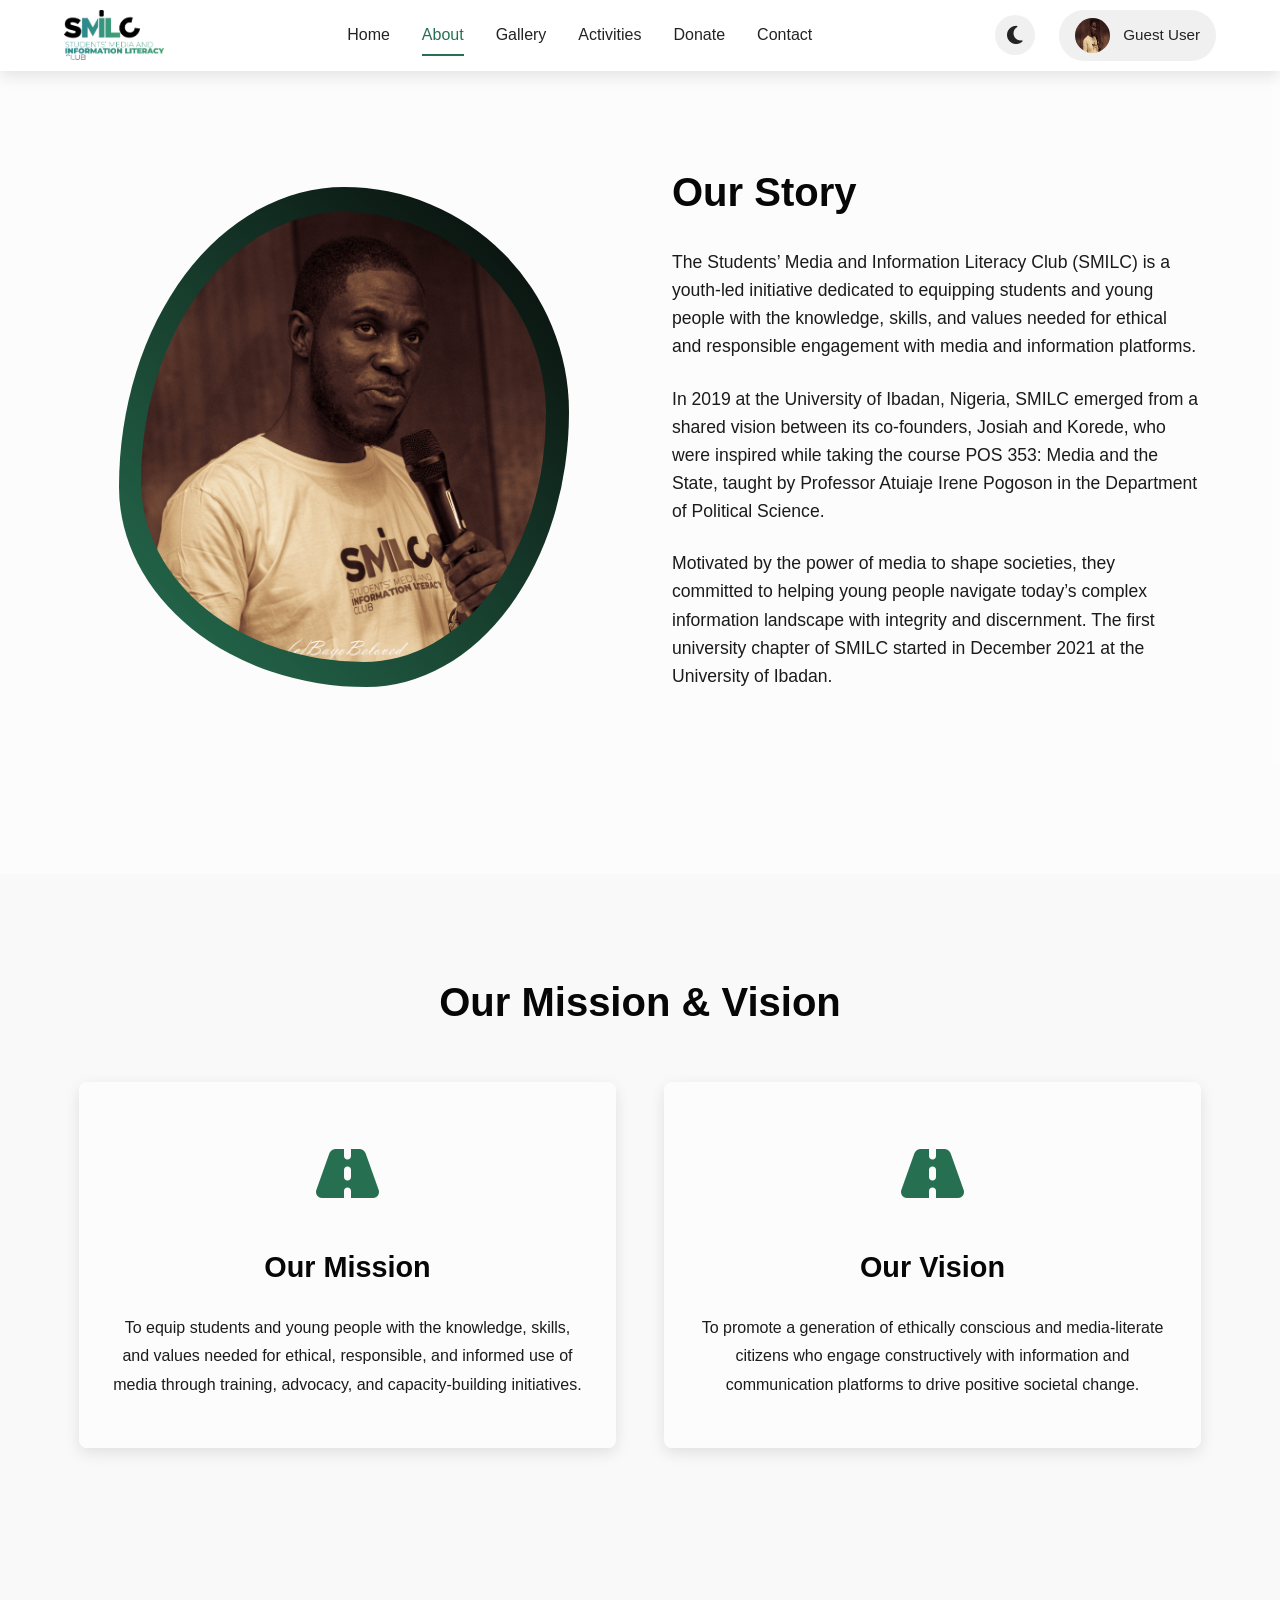
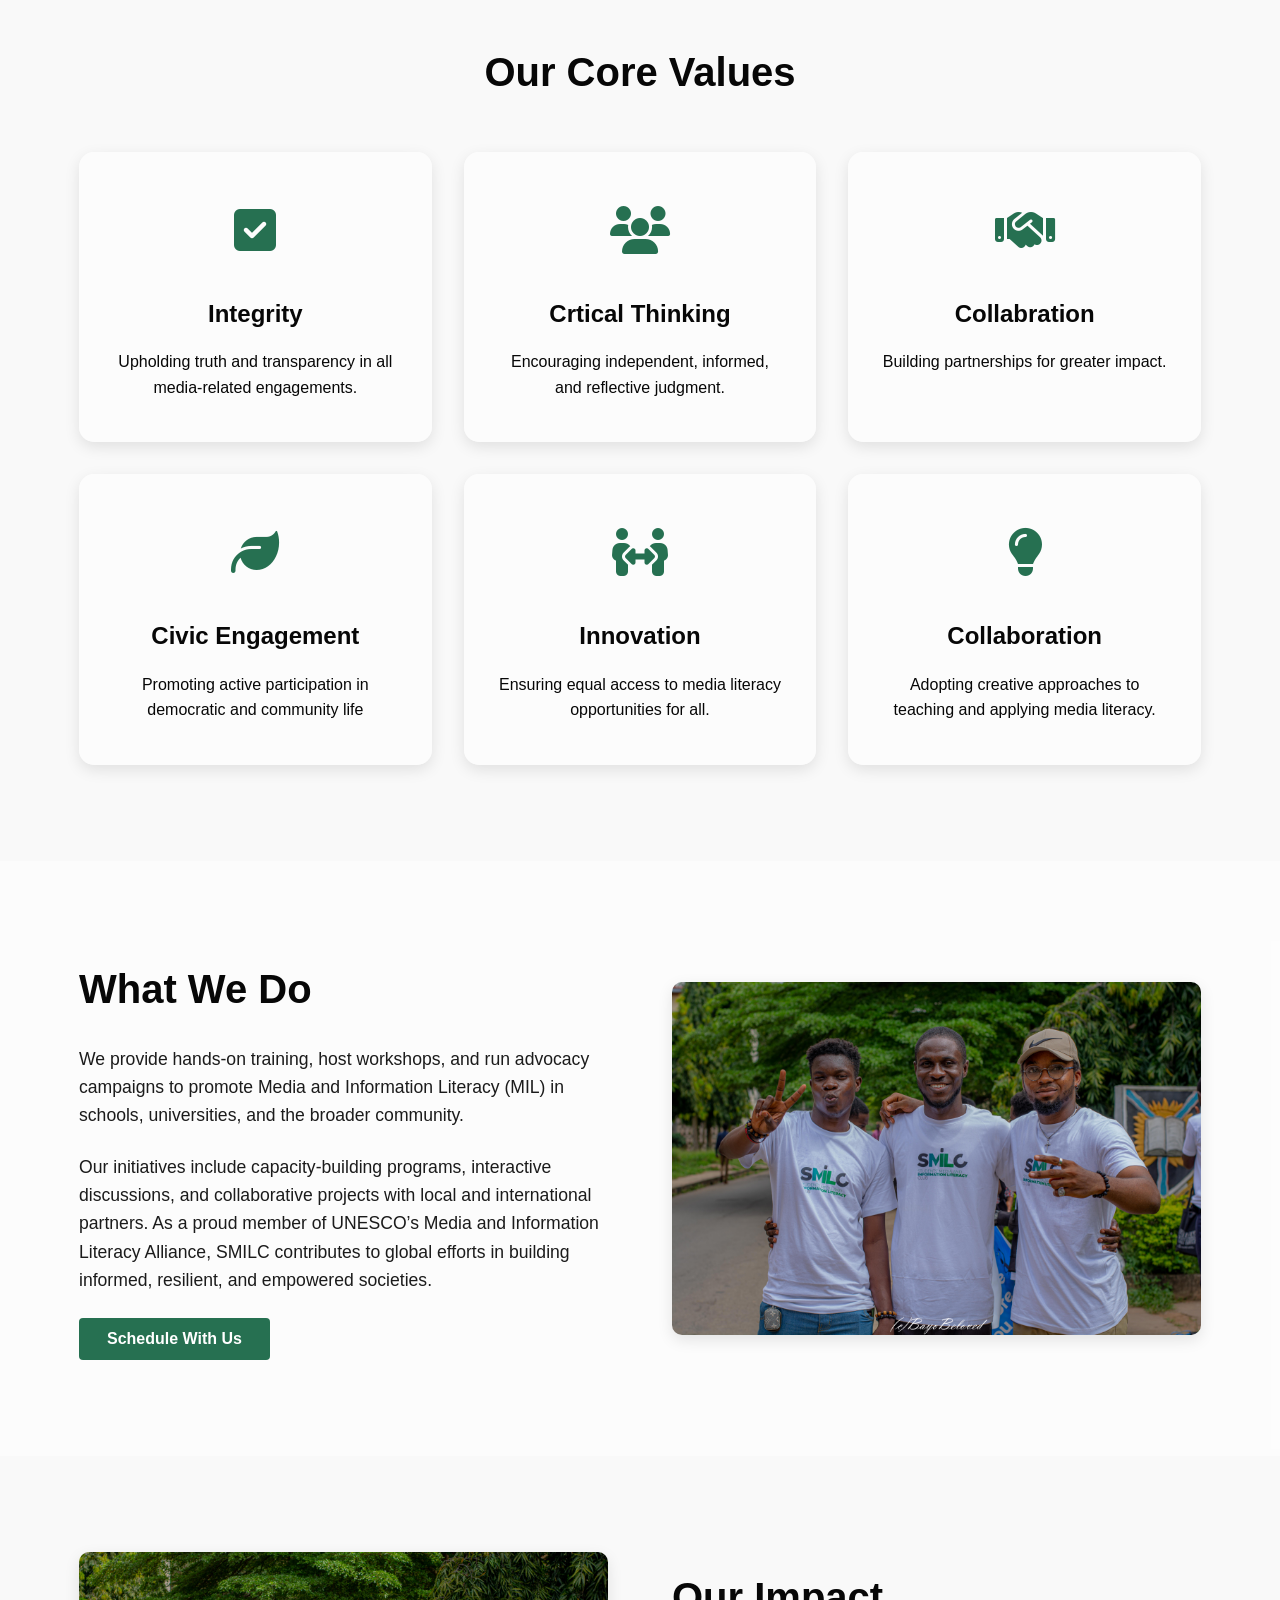
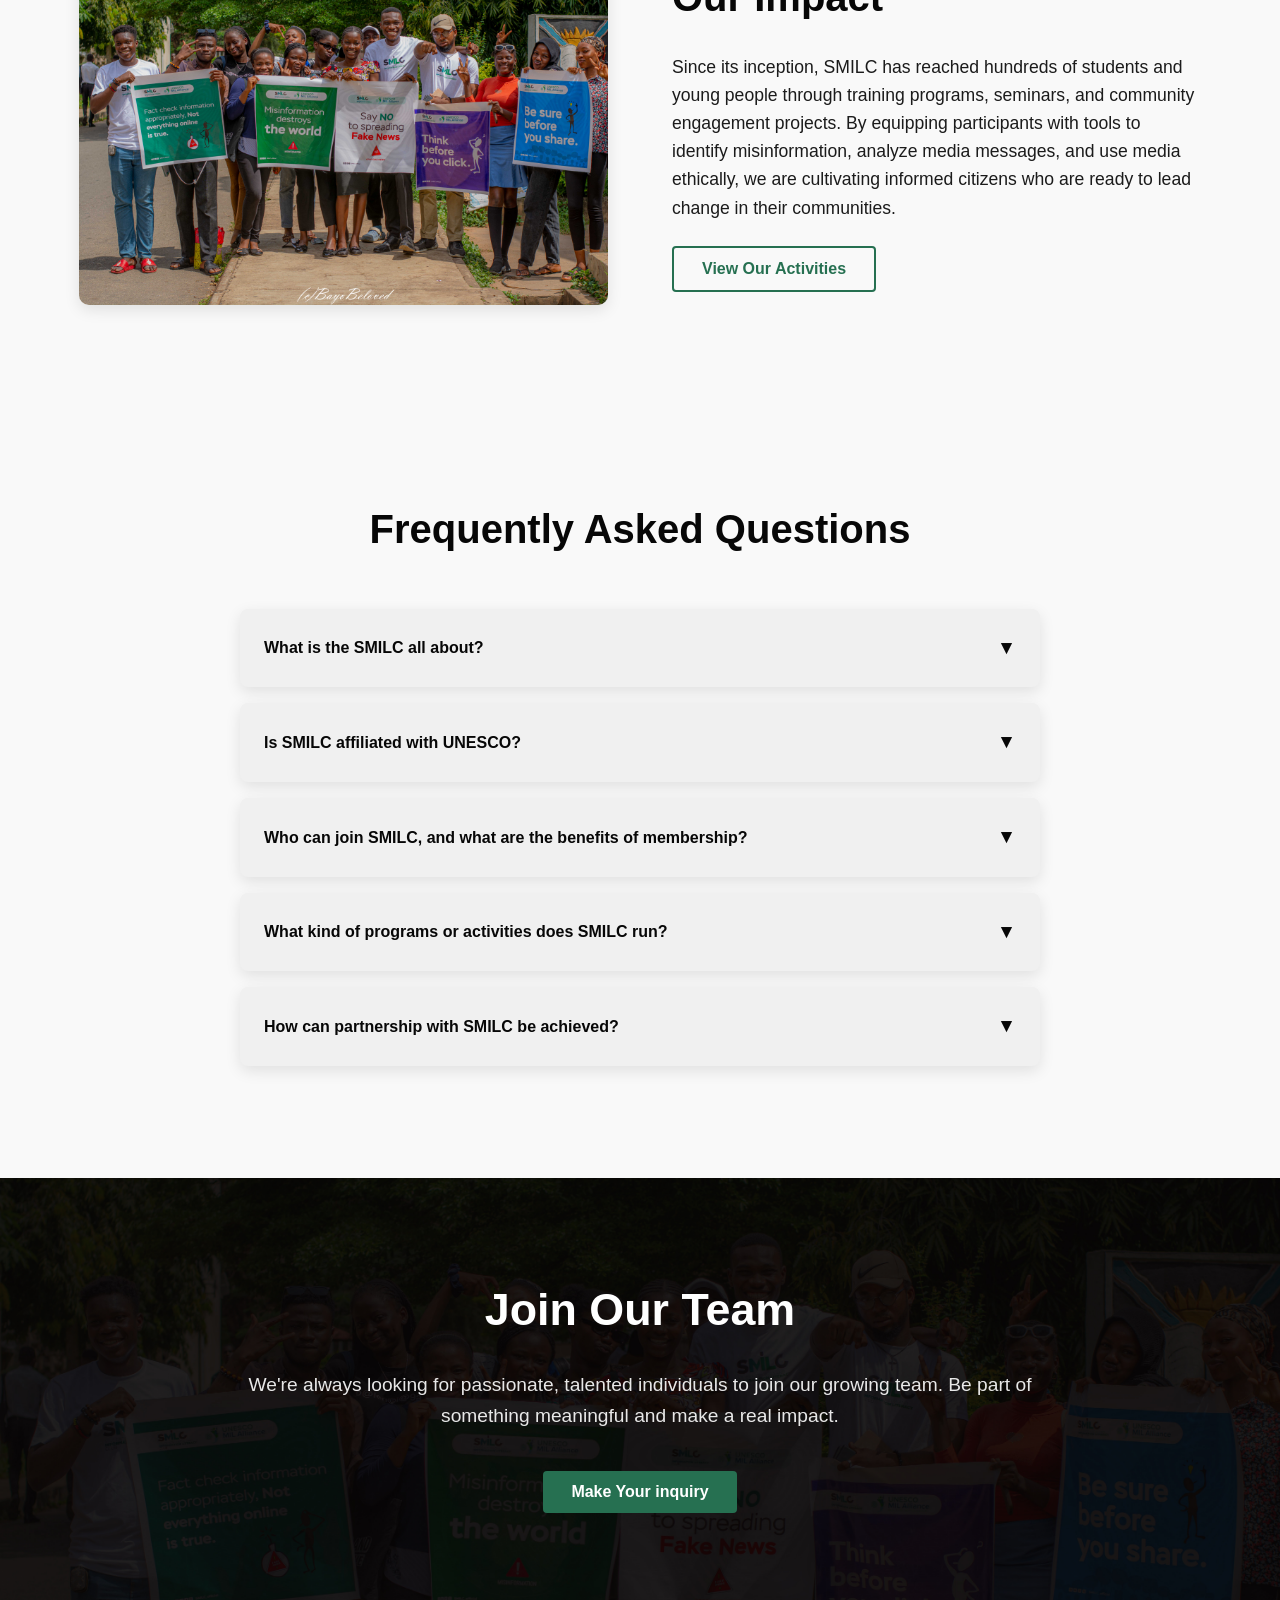
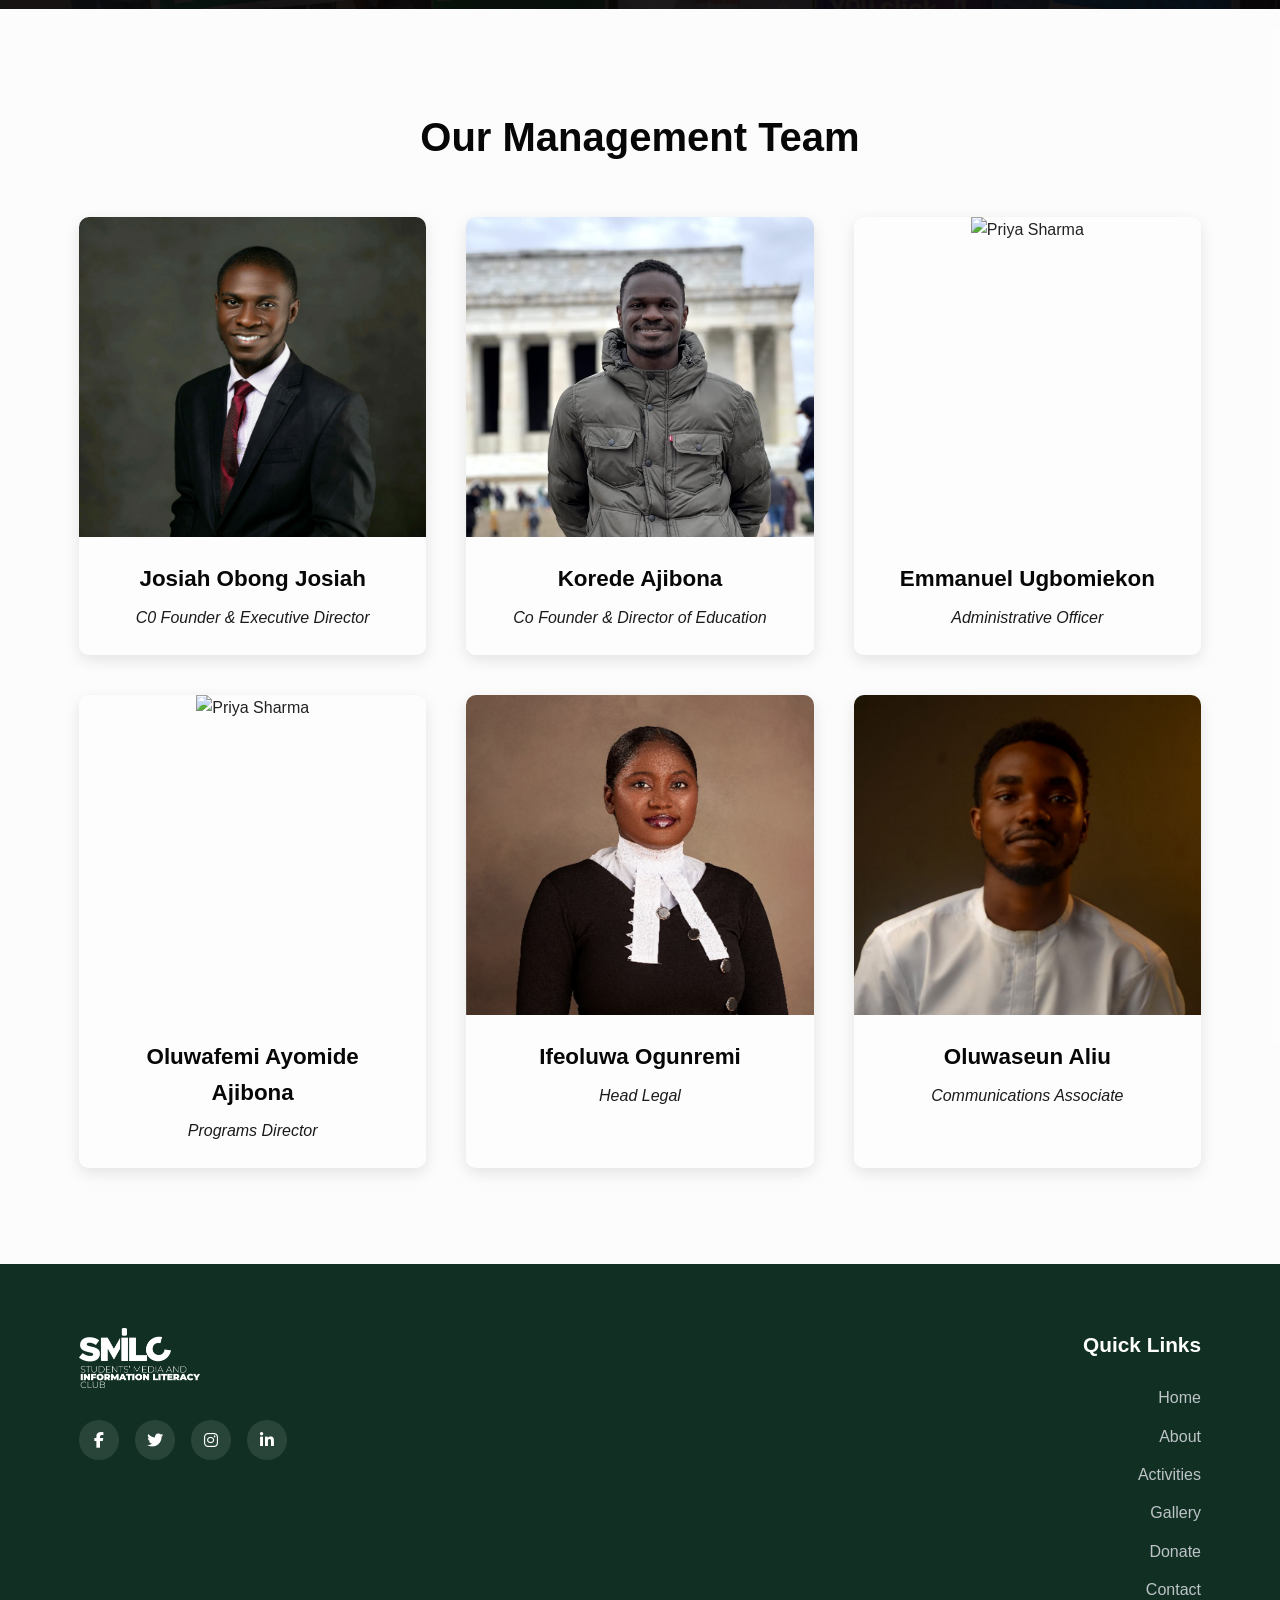
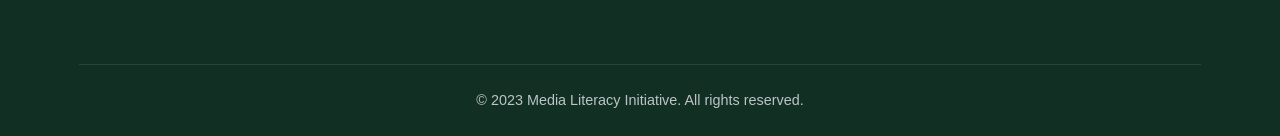
==== commit 62d88ddc: "Fixed .html link issues" ====
--- a/about.html
+++ b/about.html
@@ -34,7 +34,7 @@
         <div class="container navbar-container">
             <!-- Logo - Left -->
             <div class="navbar-brand">
-                <a href="index.html" class="logo">
+                <a href="/" class="logo">
                     <div class="logo-icon"><img src="images/SMILC LOGO.png" alt=""></div>
                 </a>
             </div>
@@ -43,22 +43,22 @@
             <div class="navbar-links">
                 <ul class="nav-menu">
                     <li class="nav-item">
-                        <a href="index.html" class="nav-link"><span>Home</span> </a>
+                        <a href="/" class="nav-link"><span>Home</span> </a>
                     </li>
                     <li class="nav-item">
-                        <a href="about.html" class="nav-link active"><span>About</span></a>
+                        <a href="about" class="nav-link active"><span>About</span></a>
                     </li>
                     <li class="nav-item">
-                        <a href="gallery.html" class="nav-link"><span>Gallery</span></a>
+                        <a href="gallery" class="nav-link"><span>Gallery</span></a>
                     </li>
                     <li class="nav-item">
-                        <a href="activity.html" class="nav-link"><span>Activities</span></a>
+                        <a href="activity" class="nav-link"><span>Activities</span></a>
                     </li>
                     <li class="nav-item">
-                        <a href="donate.html" class="nav-link"><span>Donate</span></a>
+                        <a href="donate" class="nav-link"><span>Donate</span></a>
                     </li>
                     <li class="nav-item">
-                        <a href="contact.html" class="nav-link"> <span>Contact</span></a>
+                        <a href="contact" class="nav-link"> <span>Contact</span></a>
                     </li>
                 </ul>
             </div>
@@ -108,32 +108,32 @@
 
         <ul class="mobile-nav-menu">
             <li class="mobile-nav-item">
-                <a href="index.html" class="mobile-nav-link"><i class="fas fa-home mobile-nav-icon"></i>
+                <a href="/" class="mobile-nav-link"><i class="fas fa-home mobile-nav-icon"></i>
                     <span>Home</span>
                 </a>
             </li>
             <li class="mobile-nav-item">
-                <a href="about.html" class="mobile-nav-link active"><i class="fas fa-info-circle mobile-nav-icon"></i>
+                <a href="about" class="mobile-nav-link active"><i class="fas fa-info-circle mobile-nav-icon"></i>
                     <span>About</span>
                 </a>
             </li>
             <li class="mobile-nav-item">
-                <a href="gallery.html" class="mobile-nav-link"><i class="fas fa-images mobile-nav-icon"></i>
+                <a href="gallery" class="mobile-nav-link"><i class="fas fa-images mobile-nav-icon"></i>
                     <span>Gallery</span>
                 </a>
             </li>
             <li class="mobile-nav-item">
-                <a href="donate.html" class="mobile-nav-link"><i class="fas fa-heart mobile-nav-icon"></i>
+                <a href="donate" class="mobile-nav-link"><i class="fas fa-heart mobile-nav-icon"></i>
                     <span>Donate</span>
                 </a>
             </li>
             <li class="mobile-nav-item">
-                <a href="activity.html" class="mobile-nav-link"><i class="fa-solid fa-stopwatch"></i>
+                <a href="activity" class="mobile-nav-link"><i class="fa-solid fa-stopwatch"></i>
                     <span>Activities</span>
                 </a>
             </li>
             <li class="mobile-nav-item">
-                <a href="contact.html" class="mobile-nav-link"><i class="fas fa-envelope mobile-nav-icon"></i>
+                <a href="contact" class="mobile-nav-link"><i class="fas fa-envelope mobile-nav-icon"></i>
                     <span>Contact</span>
                 </a>
             </li>
@@ -280,7 +280,7 @@
                         projects with local and international partners. As a proud member of UNESCO’s Media and Information 
                         Literacy Alliance, SMILC contributes to global efforts in building informed, resilient, and empowered societies.
                     </p>
-                    <a href="contact.html"><button class="btn btn-primary">Schedule With Us</button></a>
+                    <a href="contact"><button class="btn btn-primary">Schedule With Us</button></a>
                 </div>
                 <div class="what-we-do-image">
                     <img src="images/gallery/UI (2).jpg" alt="What We Do">
@@ -305,7 +305,7 @@
                         and use media ethically, we are cultivating informed citizens who are ready to lead change 
                         in their communities.
                     </p>
-                    <a href="activity.html"><button class="btn btn-secondary">View Our Activities</button></a>
+                    <a href="activity"><button class="btn btn-secondary">View Our Activities</button></a>
                 </div>
             </div>
         </div>
@@ -478,7 +478,7 @@
             <div class="footer-main">
                 <div class="footer-brand">
                     <div class="footer-logo">
-                        <a href="index.html">
+                        <a href="/">
                            <img src="images/SMILC LOGO white.png" alt="">
                         </a>
                     </div>
@@ -492,12 +492,12 @@
                 </div>
                 <div class="footer-nav">
                     <h4>Quick Links</h4>
-                    <a href="index.html">Home</a>
-                    <a href="about.html">About</a>
-                    <a href="activity.html">Activities</a>
-                    <a href="gallery.html">Gallery</a>
-                    <a href="donate.html">Donate</a>
-                    <a href="contact.html">Contact</a>
+                    <a href="/">Home</a>
+                    <a href="about">About</a>
+                    <a href="activity">Activities</a>
+                    <a href="gallery">Gallery</a>
+                    <a href="donate">Donate</a>
+                    <a href="contact">Contact</a>
                 </div>
             </div>
             <div class="footer-copyright">
